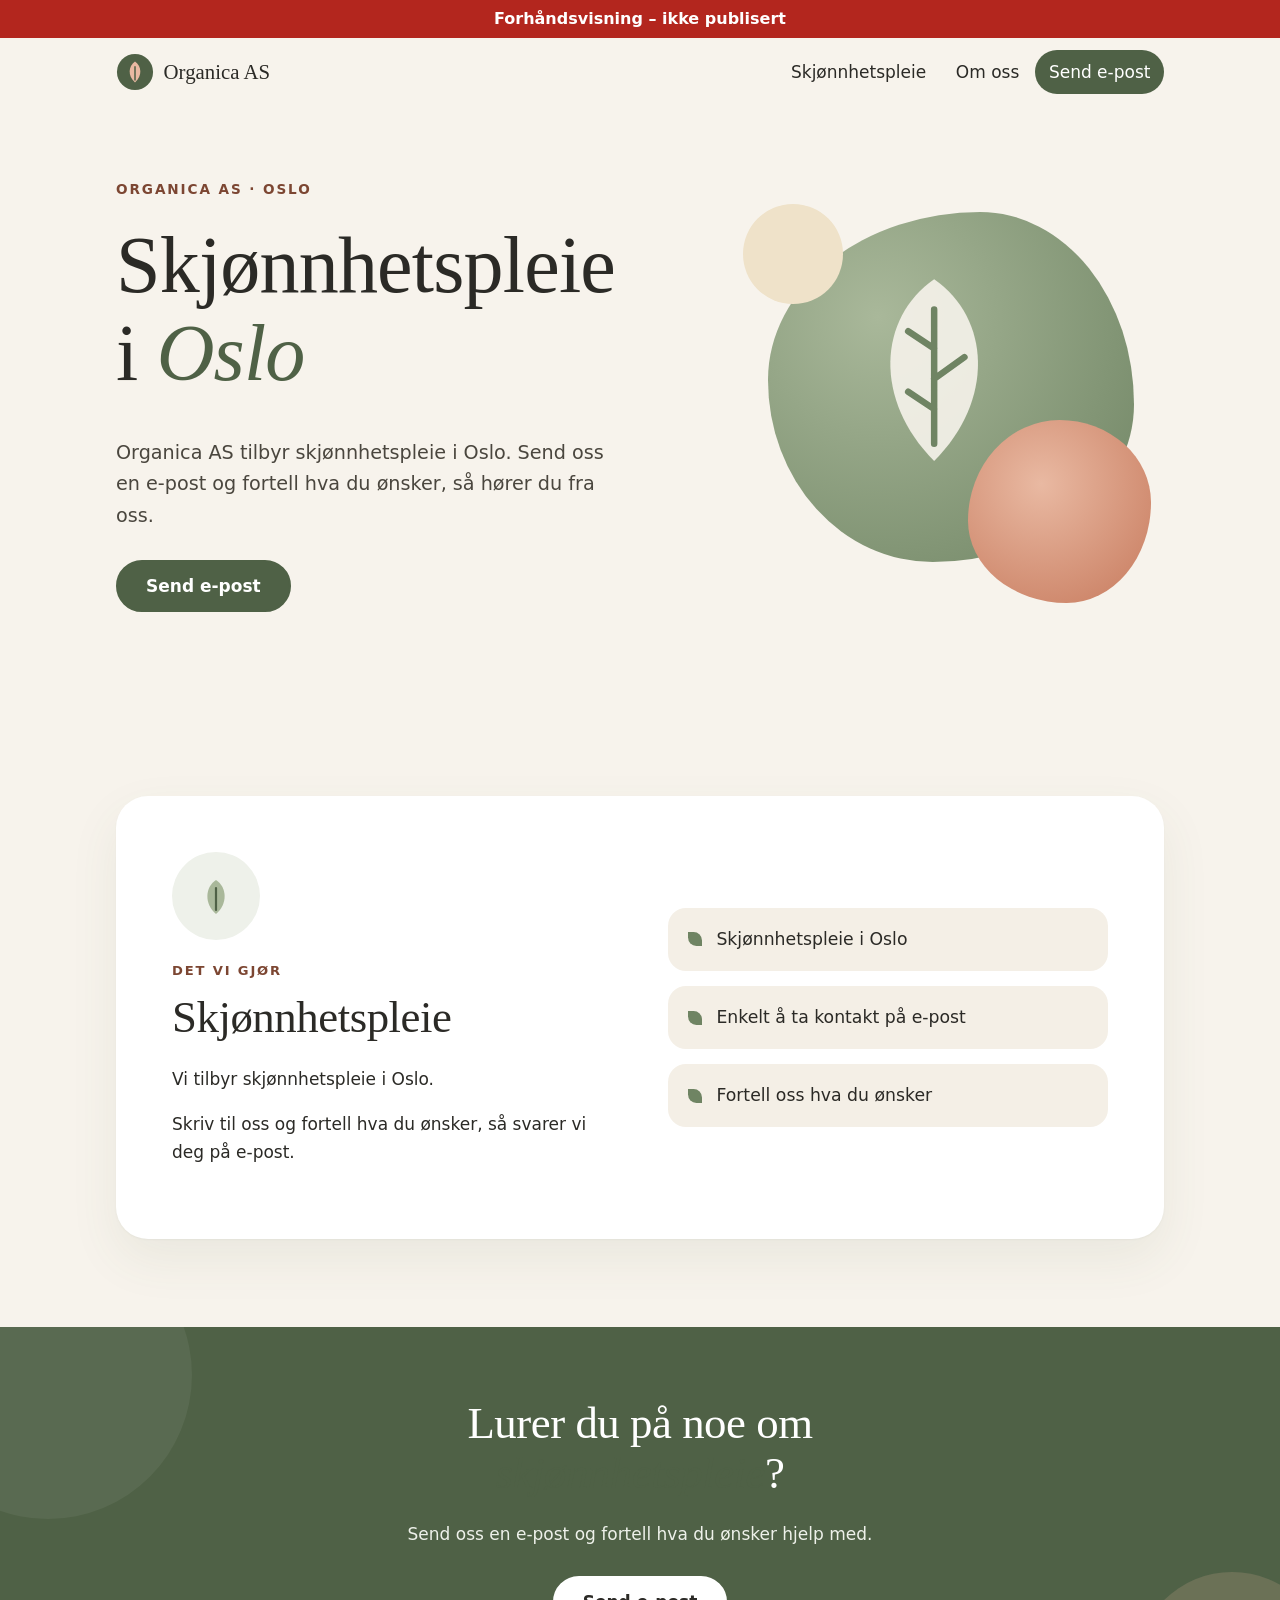
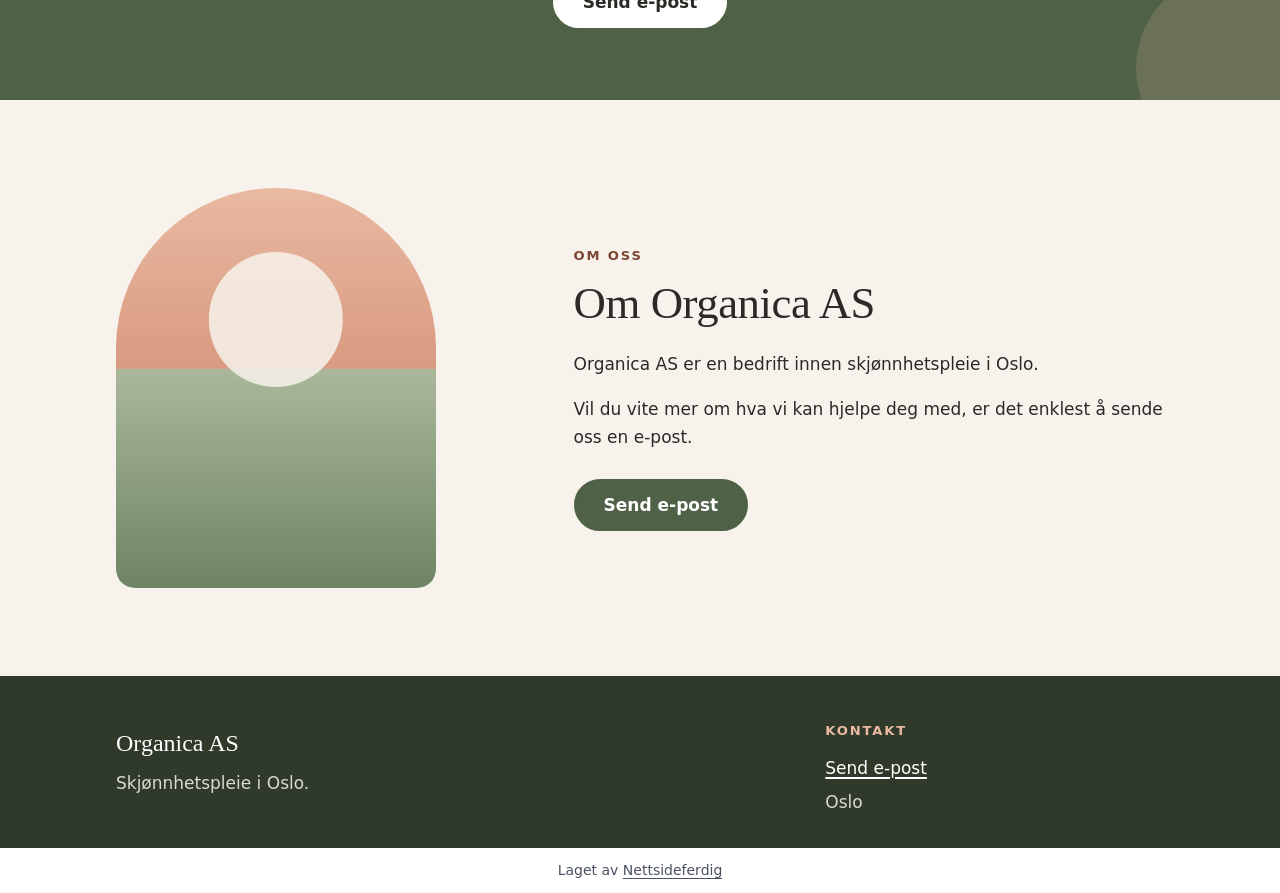
==== index.html @ 181ae734 "Forhåndsvisning" ====
<!doctype html>
<html lang="nb">
<head>
<meta charset="utf-8">
<meta name="viewport" content="width=device-width, initial-scale=1">
<title>Skjønnhetspleie i Oslo | Organica AS</title>
<meta name="description" content="Organica AS tilbyr skjønnhetspleie i Oslo. Send oss en e-post og fortell hva du ønsker hjelp med.">
<link rel="canonical" href="https://andersmathisen7-design.github.io/side-organica-as-f2b64a74/">
<meta property="og:type" content="website">
<meta property="og:locale" content="nb_NO">
<meta property="og:site_name" content="Organica AS">
<meta property="og:title" content="Skjønnhetspleie i Oslo | Organica AS">
<meta property="og:description" content="Organica AS tilbyr skjønnhetspleie i Oslo. Send oss en e-post og fortell hva du ønsker hjelp med.">
<meta property="og:url" content="https://andersmathisen7-design.github.io/side-organica-as-f2b64a74/">
<meta http-equiv="Content-Security-Policy" content="default-src 'none'; style-src 'self'; img-src 'self'; manifest-src 'self'; worker-src 'self'; script-src 'self'">
<link rel="stylesheet" href="./style.css">
<meta name="theme-color" content="#4f6146">
<link rel="manifest" href="./manifest.webmanifest">
<link rel="icon" href="./icon.svg" type="image/svg+xml">
<script src="./pwa.js" defer></script>
<meta name="robots" content="noindex,nofollow">
<script type="application/ld+json">{"@context":"https://schema.org","@type":"BeautySalon","name":"Organica AS","description":"Organica AS tilbyr skjønnhetspleie i Oslo. Send oss en e-post og fortell hva du ønsker hjelp med.","email":"post@organica.no","areaServed":"Oslo","url":"https://andersmathisen7-design.github.io/side-organica-as-f2b64a74"}</script>
</head>
<body>
<div class="forhandsstripe">Forhåndsvisning – ikke publisert</div>
<header class="topp"><div class="wrap"><a class="logo" href="./"><svg class="logo-merke" viewBox="0 0 40 40" aria-hidden="true"><circle cx="20" cy="20" r="19" fill="#4f6146"/><path d="M20 9 C27 14 28 24 20 31 C12 24 13 14 20 9 Z" fill="#e9b9a2"/><line x1="20" y1="14" x2="20" y2="29" stroke="#4f6146" stroke-width="1.6"/></svg><span>Organica AS</span></a><nav class="meny" aria-label="Hovedmeny"><ul><li><a href="./#behandling">Skjønnhetspleie</a></li><li><a href="./#om">Om oss</a></li><li><a class="meny-epost" href="mailto:post@organica.no">Send e-post</a></li></ul></nav></div></header>
<main>
<section class="hero"><div class="wrap"><div><p class="hero-etikett">Organica AS · Oslo</p><h1>Skjønnhetspleie i <em>Oslo</em></h1><p class="ingress">Organica AS tilbyr skjønnhetspleie i Oslo. Send oss en e-post og fortell hva du ønsker, så hører du fra oss.</p><div class="knapper"><a class="knapp" href="mailto:post@organica.no">Send e-post</a></div></div><div class="form-kunst" aria-hidden="true"><span class="blob blob-1"></span><span class="blob blob-2"></span><span class="blob blob-3"></span><svg viewBox="0 0 100 100"><path d="M50 8 C76 26 78 64 50 92 C22 64 24 26 50 8 Z" fill="#f7f3ec" fill-opacity="0.9"/><path d="M50 22 V84 M50 40 L38 32 M50 54 L64 44 M50 68 L38 60" fill="none" stroke="#6f8463" stroke-width="3" stroke-linecap="round"/></svg></div></div></section><section class="seksjon" id="behandling"><div class="wrap"><div class="panel panel-rad"><div><div class="ikon-sirkel" aria-hidden="true"><svg viewBox="0 0 44 44"><path d="M22 6 C33 13 34 30 22 40 C10 30 11 13 22 6 Z" fill="#a9b89a"/><path d="M22 14 V36" stroke="#4f6146" stroke-width="2.2" stroke-linecap="round"/></svg></div><p class="overlinje">Det vi gjør</p><h2>Skjønnhetspleie</h2><p>Vi tilbyr skjønnhetspleie i Oslo.</p><p>Skriv til oss og fortell hva du ønsker, så svarer vi deg på e-post.</p></div><ul class="blad-liste"><li>Skjønnhetspleie i Oslo</li><li>Enkelt å ta kontakt på e-post</li><li>Fortell oss hva du ønsker</li></ul></div></div></section><section class="sitatband"><div class="wrap"><h2>Lurer du på noe om <em>skjønnhetspleie</em>?</h2><p>Send oss en e-post og fortell hva du ønsker hjelp med.</p><a class="knapp knapp-lys" href="mailto:post@organica.no">Send e-post</a></div></section><section class="seksjon" id="om"><div class="wrap om"><div class="om-pynt" aria-hidden="true"></div><div><p class="overlinje">Om oss</p><h2>Om Organica AS</h2><p>Organica AS er en bedrift innen skjønnhetspleie i Oslo.</p><p>Vil du vite mer om hva vi kan hjelpe deg med, er det enklest å sende oss en e-post.</p><div class="knapper"><a class="knapp" href="mailto:post@organica.no">Send e-post</a></div></div></div></section>
</main>
<footer class="bunn" id="kontakt"><div class="wrap bunn-rad"><div><p class="bunn-navn">Organica AS</p><p>Skjønnhetspleie i Oslo.</p></div><div><h2 class="bunn-tittel">Kontakt</h2><ul class="bunn-liste"><li><a href="mailto:post@organica.no">Send e-post</a></li><li>Oslo</li></ul></div></div></footer>
<p class="nf-byra">Laget av <a href="https://nettsideferdig.no/">Nettsideferdig</a></p>
</body>
</html>
---- style.css ----
/* Fast fra Sidefabrikken: bestillingswidgeten. */
:root { --nf-farge: #4f6146; }
#nf-bestill [hidden] { display: none !important; }
#nf-bestill button { font: inherit; padding: 0.5rem 0.9rem; margin: 0.2rem; border: 1px solid var(--nf-farge); border-radius: 6px; background: #fff; color: var(--nf-farge); cursor: pointer; }
#nf-bestill button:disabled { opacity: 0.6; }
#nf-bestill .nf-knapp { background: var(--nf-farge); color: #fff; }
#nf-bestill .nf-tjeneste { display: block; width: 100%; text-align: left; }
#nf-bestill .nf-tjeneste small, #nf-bestill .nf-vare small { display: block; color: #555; }
#nf-bestill .nf-felt { display: block; margin: 0.5rem 0; }
#nf-bestill input, #nf-bestill select, #nf-bestill textarea { font: inherit; padding: 0.4rem; border: 1px solid #c5cad3; border-radius: 4px; display: block; width: 100%; max-width: 24rem; }
#nf-bestill input[type="checkbox"], #nf-bestill input[type="radio"] { display: inline-block; width: auto; margin: 0 0.4rem 0 0; vertical-align: middle; }
#nf-bestill .nf-rad { display: flex; flex-wrap: wrap; gap: 0.5rem; }
#nf-bestill .nf-vare { padding: 0.4rem 0; border-bottom: 1px solid #e3e6eb; }
#nf-bestill .nf-feil, #nf-bestill .nf-utsolgt { color: #b3261e; }
#nf-bestill .nf-test { background: #fff4e5; padding: 0.4rem 0.8rem; border-radius: 6px; }
#nf-bestill .nf-oppsummering { font-weight: 600; }
#nf-bestill .nf-faner { display: flex; flex-wrap: wrap; gap: 0.25rem; margin: 0.5rem 0 1rem; }
#nf-bestill .nf-fane.nf-valgt, #nf-bestill .nf-dag.nf-valgt { background: var(--nf-farge); color: #fff; }
#nf-bestill .nf-adresse { position: relative; max-width: 24rem; }
#nf-bestill .nf-forslag { position: absolute; top: 100%; left: 0; right: 0; z-index: 10; max-height: 15rem; overflow-y: auto; background: #fff; border: 1px solid #c5cad3; border-radius: 4px; box-shadow: 0 4px 12px rgba(0, 0, 0, 0.15); }
#nf-bestill .nf-forslag button { display: block; width: 100%; margin: 0; border: 0; border-radius: 0; padding: 0.5rem 0.75rem; text-align: left; color: inherit; }
#nf-bestill .nf-forslag button:hover, #nf-bestill .nf-forslag button:focus { background: #f4f7fb; }
#nf-bestill .nf-dager { display: flex; flex-wrap: wrap; gap: 0.25rem; margin: 0.5rem 0; }
#nf-bestill .nf-dag.nf-full { text-decoration: line-through; color: #777; border-color: #c5cad3; }
#nf-bestill .nf-tillegg { margin: 0.5rem 0; }
#nf-bestill .nf-sporsmal { margin: 0.8rem 0; }
#nf-bestill .nf-hjelp { display: block; font-size: 0.875rem; color: #666; margin: 0.15rem 0 0.25rem; }
#nf-bestill .nf-sum { font-weight: 700; font-size: 1.15rem; }
#nf-bestill .nf-ja-nei { display: flex; gap: 1.5rem; margin-top: 0.25rem; }
.prisliste table { border-collapse: collapse; width: 100%; max-width: 36rem; }
.prisliste th, .prisliste td { text-align: left; padding: 0.4rem 0.6rem 0.4rem 0; border-bottom: 1px solid #e3e6eb; vertical-align: top; }
.prisliste td:last-child, .prisliste th:last-child { text-align: right; white-space: nowrap; padding-right: 0; }
.prisliste small { color: #555; }
.prisliste .prisinfo { font-size: 0.875rem; color: #555; }

main > section.melding, main > section.bestill { box-sizing: border-box; max-width: 42rem; margin: 0 auto; padding: 2.5rem 1.25rem 3.5rem; }
.nf-skjema .nf-felt { display: block; margin: 0.75rem 0; }
.nf-skjema label, .nf-skjema legend { display: block; font-weight: 600; }
.nf-skjema fieldset { border: 0; padding: 0; margin: 0.75rem 0; min-width: 0; }
.nf-skjema fieldset label { font-weight: 400; }
.nf-skjema input, .nf-skjema textarea { font: inherit; padding: 0.5rem; border: 1px solid #c5cad3; border-radius: 4px; display: block; width: 100%; max-width: 32rem; }
.nf-skjema input[type="radio"] { display: inline-block; width: auto; margin: 0 0.4rem 0 0; vertical-align: middle; }
.nf-skjema input:focus, .nf-skjema textarea:focus { outline: 2px solid var(--nf-farge); outline-offset: 1px; }
.nf-skjema button { font: inherit; font-weight: 600; border: 0; cursor: pointer; padding: 0.85rem 1.5rem; border-radius: 6px; background: var(--nf-farge); color: #fff; min-height: 44px; }
.nf-skjema .nf-info { font-size: 0.875rem; color: #555; }

/* Designet */
*,*::before,*::after{box-sizing:border-box}html{-webkit-text-size-adjust:100%}body{margin:0;font-family:system-ui,-apple-system,"Segoe UI",Helvetica,Arial,sans-serif;font-size:1.0625rem;line-height:1.65;color:#2b2a26;background:#f7f3ec}img{display:block;width:100%;height:auto}a{color:#4f6146;text-underline-offset:3px;text-decoration-thickness:1.5px}a:focus-visible{outline:3px solid #b5654a;outline-offset:3px;border-radius:6px}h1,h2,h3{font-family:"Iowan Old Style",Georgia,"Times New Roman",serif;font-weight:400;line-height:1.1;letter-spacing:-.01em;margin:0 0 .5em}h1{font-size:clamp(2.6rem,10vw,5rem)}h2{font-size:clamp(1.8rem,5.5vw,2.8rem)}h3{font-size:1.35rem}h1 em,h2 em{font-style:italic;color:#4f6146}p{margin:0 0 1em}.wrap{width:100%;max-width:68rem;margin:0 auto;padding:0 1.25rem}.topp{background:#f7f3ec}.topp .wrap{display:flex;flex-wrap:wrap;align-items:center;justify-content:space-between;gap:.25rem 1.5rem;padding-top:.75rem;padding-bottom:.75rem}.logo{display:inline-flex;align-items:center;gap:.6rem;min-height:44px;text-decoration:none;color:#2b2a26;font-family:"Iowan Old Style",Georgia,serif;font-size:1.3rem}.logo-merke{width:38px;height:38px;flex:none}.meny ul{list-style:none;margin:0;padding:0;display:flex;flex-wrap:wrap;gap:.15rem}.meny a{display:inline-flex;align-items:center;min-height:44px;padding:0 .85rem;border-radius:999px;text-decoration:none;color:#2b2a26;font-weight:500}.meny a:hover{background:#ebe4d6}.meny .meny-epost{background:#4f6146;color:#fff}.meny .meny-epost:hover{background:#3f4e38}.hero{position:relative;overflow:hidden;padding:3rem 0 4rem}.hero .wrap{position:relative;display:grid;gap:2.5rem;align-items:center}.hero-etikett{font-size:.85rem;letter-spacing:.14em;text-transform:uppercase;color:#7c4632;font-weight:600;margin-bottom:1.25rem}.hero h1{max-width:12ch}.ingress{font-size:1.2rem;max-width:32rem;color:#4a463e}.knapper{display:flex;flex-wrap:wrap;gap:.75rem;margin-top:1.75rem}.knapp{display:inline-flex;align-items:center;justify-content:center;min-height:52px;padding:0 1.75rem;border-radius:999px;background:#4f6146;color:#fff;font-weight:600;text-decoration:none;border:2px solid #4f6146;transition:background .2s}.knapp:hover{background:#3f4e38;border-color:#3f4e38}.knapp-lys{background:#fff;color:#2b2a26;border-color:#fff}.knapp-lys:hover{background:#f2ece1;border-color:#f2ece1}.form-kunst{position:relative;aspect-ratio:1/1;max-width:26rem;width:100%;margin:0 auto}.blob{position:absolute;border-radius:58% 42% 55% 45%/48% 55% 45% 52%}.blob-1{inset:6% 4% 10% 8%;background:radial-gradient(circle at 30% 30%,#a9b89a,#6f8463)}.blob-2{width:44%;height:44%;right:0;bottom:0;background:radial-gradient(circle at 40% 35%,#e9b9a2,#c77a5d);border-radius:50% 50% 46% 54%/55% 45% 55% 45%}.blob-3{width:24%;height:24%;left:2%;top:4%;background:#efe2c9;border-radius:50%}.form-kunst svg{position:absolute;left:22%;top:18%;width:52%;height:auto}@media(min-width:56rem){.hero{padding:4.5rem 0 6rem}.hero .wrap{grid-template-columns:1.1fr .9fr;gap:4rem}}.seksjon{padding:4rem 0}@media(min-width:56rem){.seksjon{padding:5.5rem 0}}.overlinje{font-size:.82rem;letter-spacing:.14em;text-transform:uppercase;color:#7c4632;font-weight:600;margin:0 0 .75rem}.panel{background:#fff;border-radius:32px;padding:2.25rem 1.5rem;box-shadow:0 1px 2px rgba(79,97,70,.05),0 20px 50px rgba(79,97,70,.08)}@media(min-width:48rem){.panel{padding:3.5rem}}.panel-rad{display:grid;gap:2rem}@media(min-width:48rem){.panel-rad{grid-template-columns:1fr 1fr;gap:3.5rem;align-items:center}}.panel p{max-width:34rem}.ikon-sirkel{display:flex;align-items:center;justify-content:center;width:5.5rem;height:5.5rem;border-radius:50%;background:#eef1ea;margin-bottom:1.25rem}.ikon-sirkel svg{width:2.75rem;height:2.75rem}.blad-liste{list-style:none;margin:0;padding:0;display:grid;gap:.9rem}.blad-liste li{display:flex;align-items:center;gap:.9rem;padding:1.1rem 1.25rem;border-radius:18px;background:#f4efe6;font-weight:500;font-size:1.08rem}.blad-liste li::before{content:"";width:14px;height:14px;flex:none;border-radius:0 60% 0 60%;background:#6f8463}.sitatband{background:#4f6146;color:#eef1ea;padding:4.5rem 0;text-align:center;position:relative;overflow:hidden}.sitatband::before,.sitatband::after{content:"";position:absolute;border-radius:50%;background:rgba(255,255,255,.06)}.sitatband::before{width:18rem;height:18rem;left:-6rem;top:-6rem}.sitatband::after{width:12rem;height:12rem;right:-3rem;bottom:-4rem;background:rgba(233,185,162,.18)}.sitatband .wrap{position:relative}.sitatband h2{color:#fff;max-width:20ch;margin:0 auto .5em}.sitatband p{max-width:32rem;margin:0 auto 1.75rem}.om{display:grid;gap:2rem}@media(min-width:48rem){.om{grid-template-columns:.8fr 1.2fr;gap:4rem;align-items:center}}.om-pynt{aspect-ratio:4/5;max-width:20rem;width:100%;border-radius:200px 200px 24px 24px;background:linear-gradient(180deg,#e9b9a2 0%,#d99a80 45%,#a9b89a 45.5%,#6f8463 100%);position:relative;overflow:hidden}.om-pynt::after{content:"";position:absolute;left:50%;top:16%;width:42%;aspect-ratio:1/1;transform:translateX(-50%);border-radius:50%;background:#f7f3ec;opacity:.85}.bunn{background:#2f3a2a;color:#d7dccf;padding:3rem 0 2rem}.bunn a{color:#fff;display:inline-block;padding:.35rem 0;word-break:break-word}.bunn-rad{display:grid;gap:2rem}@media(min-width:48rem){.bunn-rad{grid-template-columns:2fr 1fr}}.bunn-navn{font-family:"Iowan Old Style",Georgia,serif;font-size:1.5rem;color:#fff;margin-bottom:.35rem}.bunn-tittel{font-family:system-ui,-apple-system,"Segoe UI",sans-serif;font-size:.82rem;letter-spacing:.14em;text-transform:uppercase;color:#e9b9a2;margin-bottom:.6rem;font-weight:600}.bunn-liste{list-style:none;margin:0;padding:0}section.melding{padding:3rem 0}.nf-skjema label{display:block;font-weight:600;margin-bottom:.35rem}.nf-skjema input,.nf-skjema textarea{width:100%;font:inherit;padding:.8rem 1rem;border:1px solid #cfc6b5;border-radius:16px;background:#fff}.nf-skjema button.knapp{border:0;cursor:pointer;font:inherit;font-weight:600}

/* Fast fra Sidefabrikken */
.forhandsstripe { display: block !important; position: relative !important; z-index: 2147483647 !important; background: #b3261e !important; color: #fff !important; text-align: center !important; padding: 0.5rem 1rem !important; font: 600 1rem/1.4 system-ui, sans-serif !important; visibility: visible !important; opacity: 1 !important; max-height: none !important; height: auto !important; min-height: 0 !important; overflow: visible !important; margin: 0 !important; top: auto !important; left: auto !important; right: auto !important; bottom: auto !important; width: auto !important; transform: none !important; clip-path: none !important; filter: none !important; text-indent: 0 !important; font-size: 1rem !important; }
.nf-byra { display: block !important; position: static !important; inset: auto !important; z-index: auto !important; background: #fff !important; color: #4a5160 !important; text-align: center !important; padding: 0.75rem 1rem !important; margin: 0 !important; width: auto !important; max-width: none !important; height: auto !important; min-height: 0 !important; max-height: none !important; overflow: visible !important; visibility: visible !important; opacity: 1 !important; transform: none !important; clip-path: none !important; filter: none !important; font: 400 0.875rem/1.5 system-ui, sans-serif !important; letter-spacing: normal !important; text-indent: 0 !important; text-transform: none !important; }
.nf-byra a { display: inline !important; position: static !important; color: inherit !important; text-decoration: underline !important; font: inherit !important; visibility: visible !important; opacity: 1 !important; pointer-events: auto !important; }
.nf-felle { display: none !important; position: absolute !important; left: -10000px !important; width: 1px !important; height: 1px !important; overflow: hidden !important; }
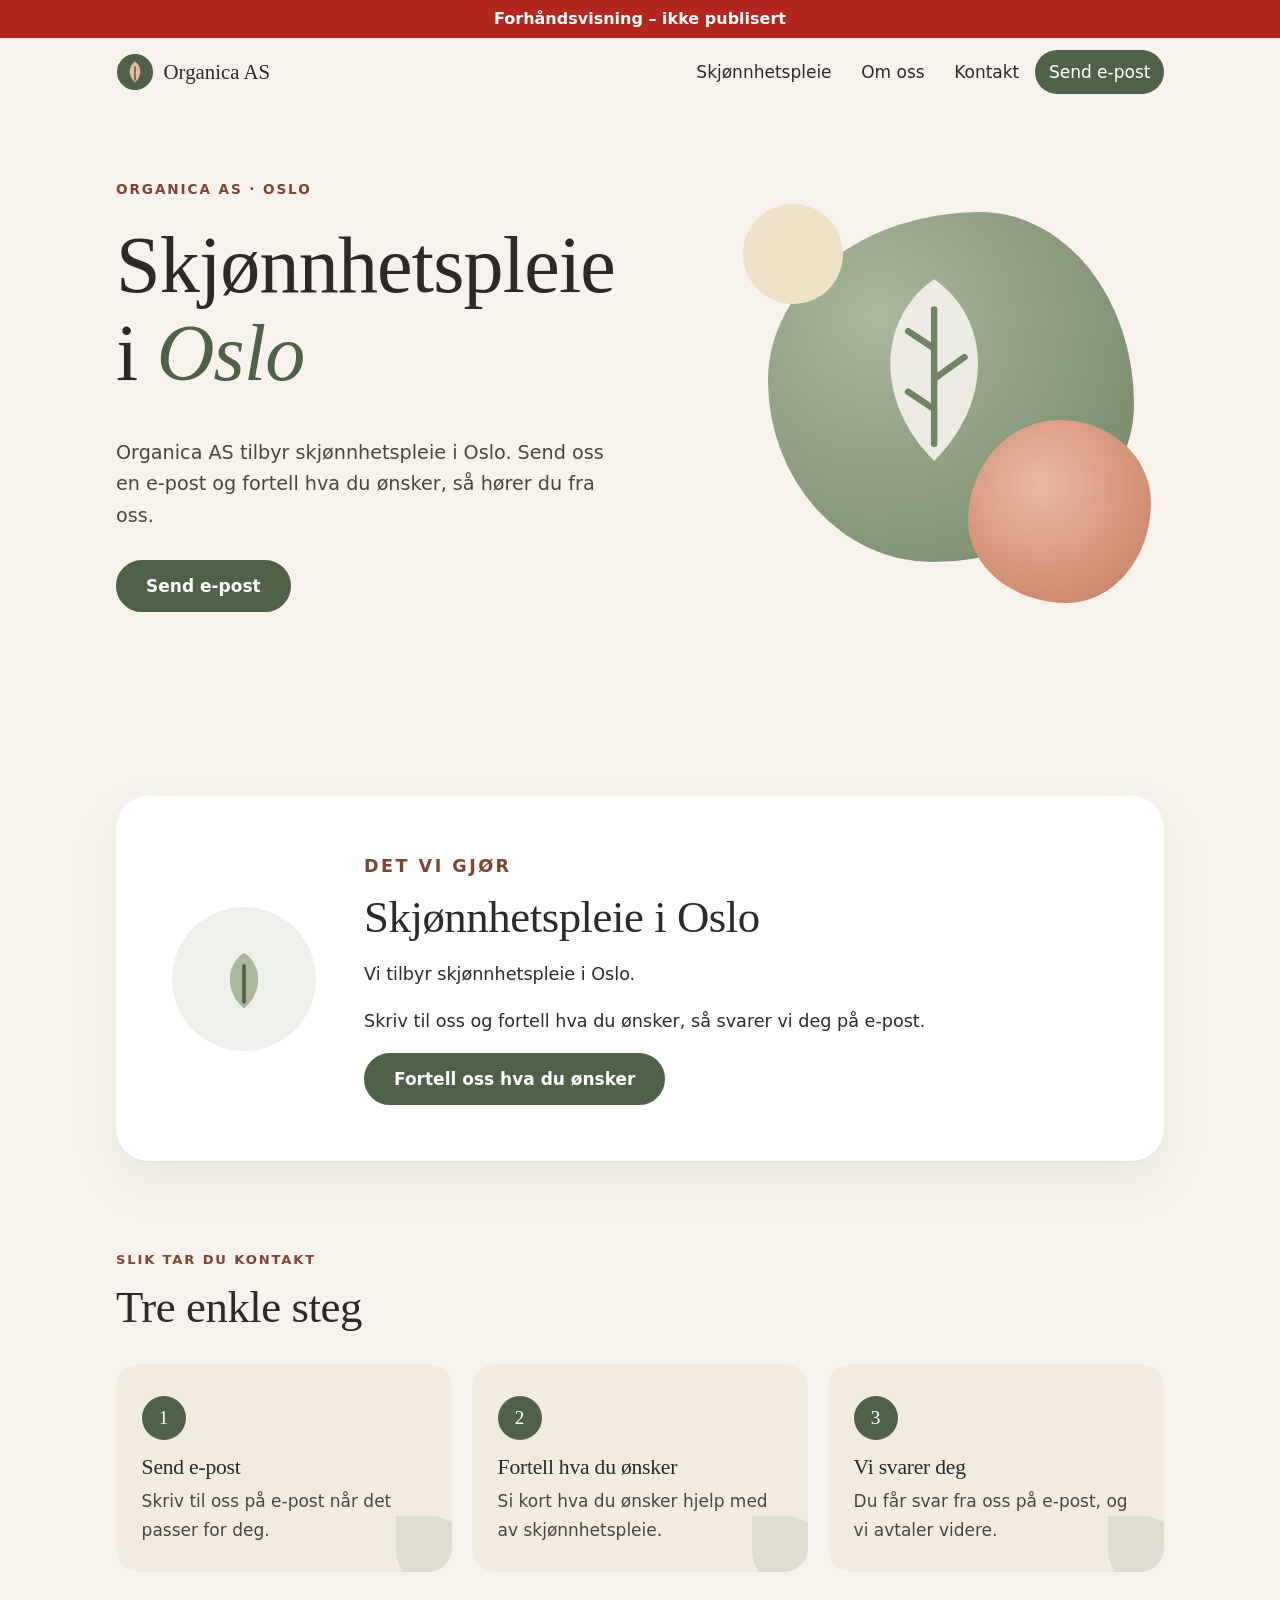
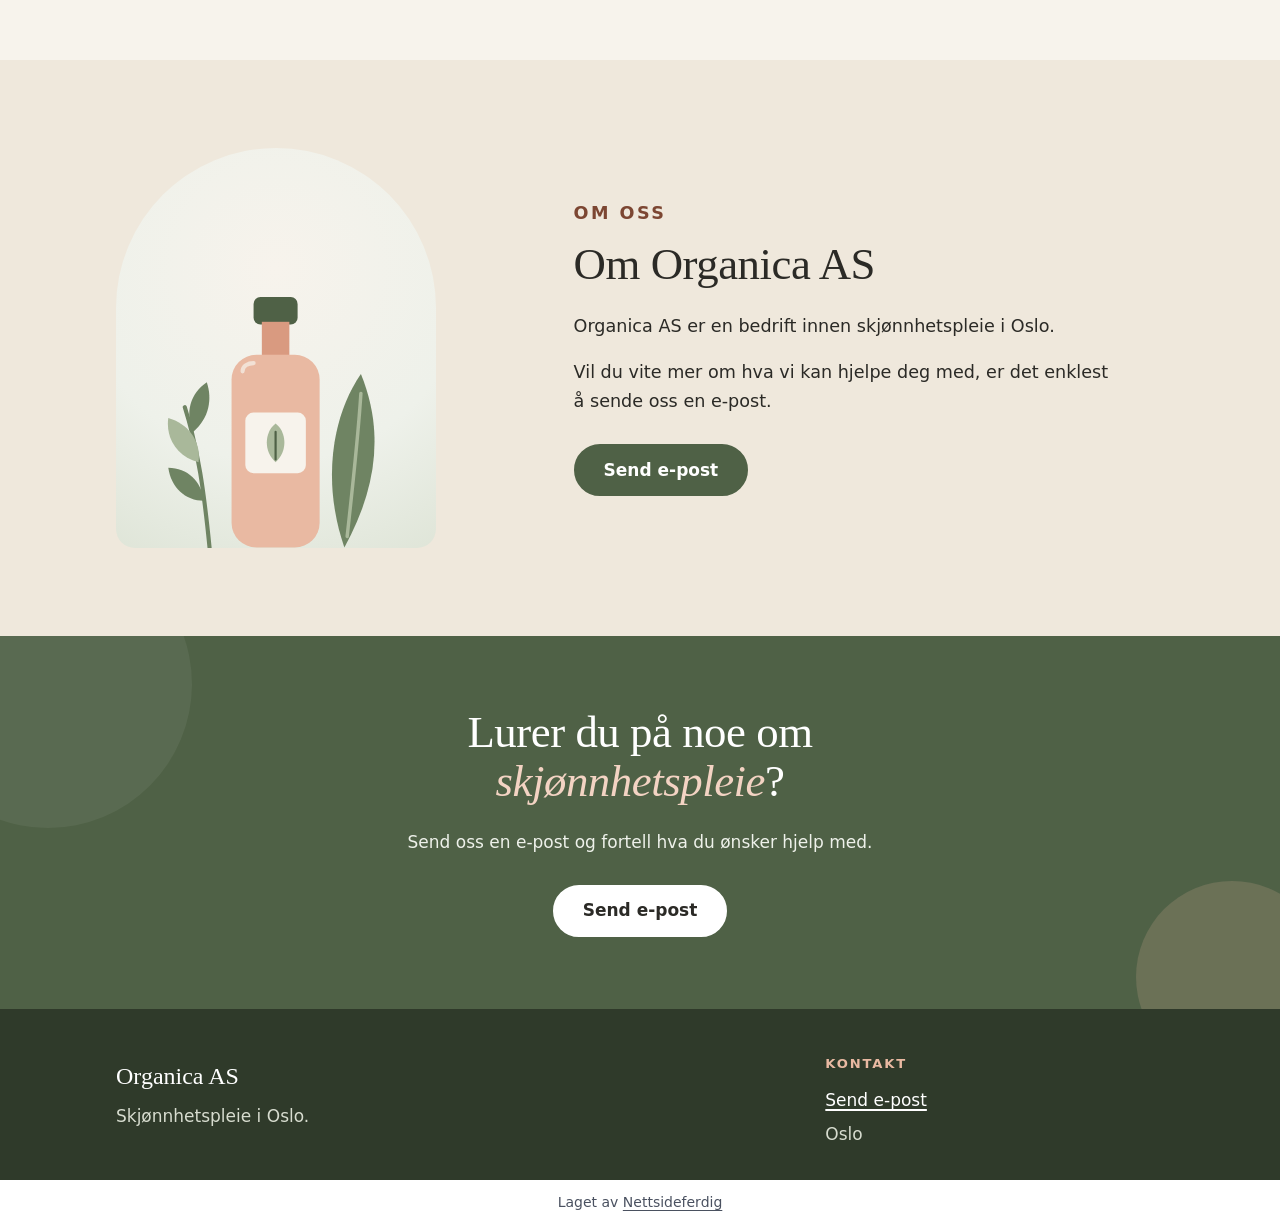
==== commit f417db4d: "Forhåndsvisning" ====
--- a/index.html
+++ b/index.html
@@ -23,9 +23,9 @@
 </head>
 <body>
 <div class="forhandsstripe">Forhåndsvisning – ikke publisert</div>
-<header class="topp"><div class="wrap"><a class="logo" href="./"><svg class="logo-merke" viewBox="0 0 40 40" aria-hidden="true"><circle cx="20" cy="20" r="19" fill="#4f6146"/><path d="M20 9 C27 14 28 24 20 31 C12 24 13 14 20 9 Z" fill="#e9b9a2"/><line x1="20" y1="14" x2="20" y2="29" stroke="#4f6146" stroke-width="1.6"/></svg><span>Organica AS</span></a><nav class="meny" aria-label="Hovedmeny"><ul><li><a href="./#behandling">Skjønnhetspleie</a></li><li><a href="./#om">Om oss</a></li><li><a class="meny-epost" href="mailto:post@organica.no">Send e-post</a></li></ul></nav></div></header>
+<header class="topp"><div class="wrap"><a class="logo" href="./"><svg class="logo-merke" viewBox="0 0 40 40" aria-hidden="true"><circle cx="20" cy="20" r="19" fill="#4f6146"/><path d="M20 9 C27 14 28 24 20 31 C12 24 13 14 20 9 Z" fill="#e9b9a2"/><line x1="20" y1="14" x2="20" y2="29" stroke="#4f6146" stroke-width="1.6"/></svg><span>Organica AS</span></a><nav class="meny" aria-label="Hovedmeny"><ul><li><a href="./#behandling">Skjønnhetspleie</a></li><li><a href="./#om">Om oss</a></li><li><a href="#kontakt">Kontakt</a></li><li class="meny-knapp"><a class="meny-epost" href="mailto:post@organica.no">Send e-post</a></li></ul></nav></div></header>
 <main>
-<section class="hero"><div class="wrap"><div><p class="hero-etikett">Organica AS · Oslo</p><h1>Skjønnhetspleie i <em>Oslo</em></h1><p class="ingress">Organica AS tilbyr skjønnhetspleie i Oslo. Send oss en e-post og fortell hva du ønsker, så hører du fra oss.</p><div class="knapper"><a class="knapp" href="mailto:post@organica.no">Send e-post</a></div></div><div class="form-kunst" aria-hidden="true"><span class="blob blob-1"></span><span class="blob blob-2"></span><span class="blob blob-3"></span><svg viewBox="0 0 100 100"><path d="M50 8 C76 26 78 64 50 92 C22 64 24 26 50 8 Z" fill="#f7f3ec" fill-opacity="0.9"/><path d="M50 22 V84 M50 40 L38 32 M50 54 L64 44 M50 68 L38 60" fill="none" stroke="#6f8463" stroke-width="3" stroke-linecap="round"/></svg></div></div></section><section class="seksjon" id="behandling"><div class="wrap"><div class="panel panel-rad"><div><div class="ikon-sirkel" aria-hidden="true"><svg viewBox="0 0 44 44"><path d="M22 6 C33 13 34 30 22 40 C10 30 11 13 22 6 Z" fill="#a9b89a"/><path d="M22 14 V36" stroke="#4f6146" stroke-width="2.2" stroke-linecap="round"/></svg></div><p class="overlinje">Det vi gjør</p><h2>Skjønnhetspleie</h2><p>Vi tilbyr skjønnhetspleie i Oslo.</p><p>Skriv til oss og fortell hva du ønsker, så svarer vi deg på e-post.</p></div><ul class="blad-liste"><li>Skjønnhetspleie i Oslo</li><li>Enkelt å ta kontakt på e-post</li><li>Fortell oss hva du ønsker</li></ul></div></div></section><section class="sitatband"><div class="wrap"><h2>Lurer du på noe om <em>skjønnhetspleie</em>?</h2><p>Send oss en e-post og fortell hva du ønsker hjelp med.</p><a class="knapp knapp-lys" href="mailto:post@organica.no">Send e-post</a></div></section><section class="seksjon" id="om"><div class="wrap om"><div class="om-pynt" aria-hidden="true"></div><div><p class="overlinje">Om oss</p><h2>Om Organica AS</h2><p>Organica AS er en bedrift innen skjønnhetspleie i Oslo.</p><p>Vil du vite mer om hva vi kan hjelpe deg med, er det enklest å sende oss en e-post.</p><div class="knapper"><a class="knapp" href="mailto:post@organica.no">Send e-post</a></div></div></div></section>
+<section class="hero"><div class="wrap"><div><p class="hero-etikett">Organica AS · Oslo</p><h1>Skjønnhetspleie i <em>Oslo</em></h1><p class="ingress">Organica AS tilbyr skjønnhetspleie i Oslo. Send oss en e-post og fortell hva du ønsker, så hører du fra oss.</p><div class="knapper"><a class="knapp" href="mailto:post@organica.no">Send e-post</a></div></div><div class="form-kunst" aria-hidden="true"><span class="blob blob-1"></span><span class="blob blob-2"></span><span class="blob blob-3"></span><svg viewBox="0 0 100 100"><path d="M50 8 C76 26 78 64 50 92 C22 64 24 26 50 8 Z" fill="#f7f3ec" fill-opacity="0.9"/><path d="M50 22 V84 M50 40 L38 32 M50 54 L64 44 M50 68 L38 60" fill="none" stroke="#6f8463" stroke-width="3" stroke-linecap="round"/></svg></div></div></section><section class="seksjon" id="behandling"><div class="wrap"><div class="panel panel-rad"><div class="ikon-sirkel" aria-hidden="true"><svg viewBox="0 0 44 44"><path d="M22 6 C33 13 34 30 22 40 C10 30 11 13 22 6 Z" fill="#a9b89a"/><path d="M22 14 V36" stroke="#4f6146" stroke-width="2.2" stroke-linecap="round"/></svg></div><div><p class="overlinje">Det vi gjør</p><h2>Skjønnhetspleie i Oslo</h2><p>Vi tilbyr skjønnhetspleie i Oslo.</p><p>Skriv til oss og fortell hva du ønsker, så svarer vi deg på e-post.</p><a class="knapp" href="mailto:post@organica.no">Fortell oss hva du ønsker</a></div></div></div></section><section class="seksjon steg-seksjon"><div class="wrap"><div class="seksjon-hode"><p class="overlinje">Slik tar du kontakt</p><h2>Tre enkle steg</h2></div><ol class="steg"><li><span class="steg-nr" aria-hidden="true">1</span><h3>Send e-post</h3><p>Skriv til oss på e-post når det passer for deg.</p></li><li><span class="steg-nr" aria-hidden="true">2</span><h3>Fortell hva du ønsker</h3><p>Si kort hva du ønsker hjelp med av skjønnhetspleie.</p></li><li><span class="steg-nr" aria-hidden="true">3</span><h3>Vi svarer deg</h3><p>Du får svar fra oss på e-post, og vi avtaler videre.</p></li></ol></div></section><section class="seksjon om-bunn" id="om"><div class="wrap om"><div class="om-kunst" aria-hidden="true"><svg viewBox="0 0 200 230"><path d="M52 230 C48 190 44 160 34 128" fill="none" stroke="#6f8463" stroke-width="3" stroke-linecap="round"/><path d="M44 168 C28 164 20 150 22 136 C36 140 46 152 44 168 Z" fill="#a9b89a"/><path d="M40 146 C52 136 54 122 50 110 C38 118 34 132 40 146 Z" fill="#6f8463"/><path d="M48 196 C34 196 24 186 22 172 C36 172 46 182 48 196 Z" fill="#6f8463"/><path d="M150 230 C172 190 180 148 162 104 C140 136 134 184 150 230 Z" fill="#6f8463"/><path d="M152 222 C156 186 160 150 162 118" fill="none" stroke="#a9b89a" stroke-width="2.5" stroke-linecap="round"/><rect x="84" y="48" width="32" height="20" rx="5" fill="#4f6146"/><rect x="90" y="66" width="20" height="26" fill="#d99a80"/><rect x="68" y="90" width="64" height="140" rx="18" fill="#e9b9a2"/><rect x="78" y="132" width="44" height="44" rx="6" fill="#f7f3ec"/><path d="M100 140 C108 146 109 160 100 168 C91 160 92 146 100 140 Z" fill="#a9b89a"/><path d="M100 146 V166" stroke="#4f6146" stroke-width="1.6" stroke-linecap="round"/><path d="M76 102 C76 98 80 96 84 96" fill="none" stroke="#f7f3ec" stroke-opacity="0.7" stroke-width="3" stroke-linecap="round"/></svg></div><div><p class="overlinje">Om oss</p><h2>Om Organica AS</h2><p>Organica AS er en bedrift innen skjønnhetspleie i Oslo.</p><p>Vil du vite mer om hva vi kan hjelpe deg med, er det enklest å sende oss en e-post.</p><div class="knapper"><a class="knapp" href="mailto:post@organica.no">Send e-post</a></div></div></div></section><section class="sitatband"><div class="wrap"><h2>Lurer du på noe om <em>skjønnhetspleie</em>?</h2><p>Send oss en e-post og fortell hva du ønsker hjelp med.</p><a class="knapp knapp-lys" href="mailto:post@organica.no">Send e-post</a></div></section>
 </main>
 <footer class="bunn" id="kontakt"><div class="wrap bunn-rad"><div><p class="bunn-navn">Organica AS</p><p>Skjønnhetspleie i Oslo.</p></div><div><h2 class="bunn-tittel">Kontakt</h2><ul class="bunn-liste"><li><a href="mailto:post@organica.no">Send e-post</a></li><li>Oslo</li></ul></div></div></footer>
 <p class="nf-byra">Laget av <a href="https://nettsideferdig.no/">Nettsideferdig</a></p>
--- a/style.css
+++ b/style.css
@@ -45,7 +45,7 @@
 .nf-skjema .nf-info { font-size: 0.875rem; color: #555; }
 
 /* Designet */
-*,*::before,*::after{box-sizing:border-box}html{-webkit-text-size-adjust:100%}body{margin:0;font-family:system-ui,-apple-system,"Segoe UI",Helvetica,Arial,sans-serif;font-size:1.0625rem;line-height:1.65;color:#2b2a26;background:#f7f3ec}img{display:block;width:100%;height:auto}a{color:#4f6146;text-underline-offset:3px;text-decoration-thickness:1.5px}a:focus-visible{outline:3px solid #b5654a;outline-offset:3px;border-radius:6px}h1,h2,h3{font-family:"Iowan Old Style",Georgia,"Times New Roman",serif;font-weight:400;line-height:1.1;letter-spacing:-.01em;margin:0 0 .5em}h1{font-size:clamp(2.6rem,10vw,5rem)}h2{font-size:clamp(1.8rem,5.5vw,2.8rem)}h3{font-size:1.35rem}h1 em,h2 em{font-style:italic;color:#4f6146}p{margin:0 0 1em}.wrap{width:100%;max-width:68rem;margin:0 auto;padding:0 1.25rem}.topp{background:#f7f3ec}.topp .wrap{display:flex;flex-wrap:wrap;align-items:center;justify-content:space-between;gap:.25rem 1.5rem;padding-top:.75rem;padding-bottom:.75rem}.logo{display:inline-flex;align-items:center;gap:.6rem;min-height:44px;text-decoration:none;color:#2b2a26;font-family:"Iowan Old Style",Georgia,serif;font-size:1.3rem}.logo-merke{width:38px;height:38px;flex:none}.meny ul{list-style:none;margin:0;padding:0;display:flex;flex-wrap:wrap;gap:.15rem}.meny a{display:inline-flex;align-items:center;min-height:44px;padding:0 .85rem;border-radius:999px;text-decoration:none;color:#2b2a26;font-weight:500}.meny a:hover{background:#ebe4d6}.meny .meny-epost{background:#4f6146;color:#fff}.meny .meny-epost:hover{background:#3f4e38}.hero{position:relative;overflow:hidden;padding:3rem 0 4rem}.hero .wrap{position:relative;display:grid;gap:2.5rem;align-items:center}.hero-etikett{font-size:.85rem;letter-spacing:.14em;text-transform:uppercase;color:#7c4632;font-weight:600;margin-bottom:1.25rem}.hero h1{max-width:12ch}.ingress{font-size:1.2rem;max-width:32rem;color:#4a463e}.knapper{display:flex;flex-wrap:wrap;gap:.75rem;margin-top:1.75rem}.knapp{display:inline-flex;align-items:center;justify-content:center;min-height:52px;padding:0 1.75rem;border-radius:999px;background:#4f6146;color:#fff;font-weight:600;text-decoration:none;border:2px solid #4f6146;transition:background .2s}.knapp:hover{background:#3f4e38;border-color:#3f4e38}.knapp-lys{background:#fff;color:#2b2a26;border-color:#fff}.knapp-lys:hover{background:#f2ece1;border-color:#f2ece1}.form-kunst{position:relative;aspect-ratio:1/1;max-width:26rem;width:100%;margin:0 auto}.blob{position:absolute;border-radius:58% 42% 55% 45%/48% 55% 45% 52%}.blob-1{inset:6% 4% 10% 8%;background:radial-gradient(circle at 30% 30%,#a9b89a,#6f8463)}.blob-2{width:44%;height:44%;right:0;bottom:0;background:radial-gradient(circle at 40% 35%,#e9b9a2,#c77a5d);border-radius:50% 50% 46% 54%/55% 45% 55% 45%}.blob-3{width:24%;height:24%;left:2%;top:4%;background:#efe2c9;border-radius:50%}.form-kunst svg{position:absolute;left:22%;top:18%;width:52%;height:auto}@media(min-width:56rem){.hero{padding:4.5rem 0 6rem}.hero .wrap{grid-template-columns:1.1fr .9fr;gap:4rem}}.seksjon{padding:4rem 0}@media(min-width:56rem){.seksjon{padding:5.5rem 0}}.overlinje{font-size:.82rem;letter-spacing:.14em;text-transform:uppercase;color:#7c4632;font-weight:600;margin:0 0 .75rem}.panel{background:#fff;border-radius:32px;padding:2.25rem 1.5rem;box-shadow:0 1px 2px rgba(79,97,70,.05),0 20px 50px rgba(79,97,70,.08)}@media(min-width:48rem){.panel{padding:3.5rem}}.panel-rad{display:grid;gap:2rem}@media(min-width:48rem){.panel-rad{grid-template-columns:1fr 1fr;gap:3.5rem;align-items:center}}.panel p{max-width:34rem}.ikon-sirkel{display:flex;align-items:center;justify-content:center;width:5.5rem;height:5.5rem;border-radius:50%;background:#eef1ea;margin-bottom:1.25rem}.ikon-sirkel svg{width:2.75rem;height:2.75rem}.blad-liste{list-style:none;margin:0;padding:0;display:grid;gap:.9rem}.blad-liste li{display:flex;align-items:center;gap:.9rem;padding:1.1rem 1.25rem;border-radius:18px;background:#f4efe6;font-weight:500;font-size:1.08rem}.blad-liste li::before{content:"";width:14px;height:14px;flex:none;border-radius:0 60% 0 60%;background:#6f8463}.sitatband{background:#4f6146;color:#eef1ea;padding:4.5rem 0;text-align:center;position:relative;overflow:hidden}.sitatband::before,.sitatband::after{content:"";position:absolute;border-radius:50%;background:rgba(255,255,255,.06)}.sitatband::before{width:18rem;height:18rem;left:-6rem;top:-6rem}.sitatband::after{width:12rem;height:12rem;right:-3rem;bottom:-4rem;background:rgba(233,185,162,.18)}.sitatband .wrap{position:relative}.sitatband h2{color:#fff;max-width:20ch;margin:0 auto .5em}.sitatband p{max-width:32rem;margin:0 auto 1.75rem}.om{display:grid;gap:2rem}@media(min-width:48rem){.om{grid-template-columns:.8fr 1.2fr;gap:4rem;align-items:center}}.om-pynt{aspect-ratio:4/5;max-width:20rem;width:100%;border-radius:200px 200px 24px 24px;background:linear-gradient(180deg,#e9b9a2 0%,#d99a80 45%,#a9b89a 45.5%,#6f8463 100%);position:relative;overflow:hidden}.om-pynt::after{content:"";position:absolute;left:50%;top:16%;width:42%;aspect-ratio:1/1;transform:translateX(-50%);border-radius:50%;background:#f7f3ec;opacity:.85}.bunn{background:#2f3a2a;color:#d7dccf;padding:3rem 0 2rem}.bunn a{color:#fff;display:inline-block;padding:.35rem 0;word-break:break-word}.bunn-rad{display:grid;gap:2rem}@media(min-width:48rem){.bunn-rad{grid-template-columns:2fr 1fr}}.bunn-navn{font-family:"Iowan Old Style",Georgia,serif;font-size:1.5rem;color:#fff;margin-bottom:.35rem}.bunn-tittel{font-family:system-ui,-apple-system,"Segoe UI",sans-serif;font-size:.82rem;letter-spacing:.14em;text-transform:uppercase;color:#e9b9a2;margin-bottom:.6rem;font-weight:600}.bunn-liste{list-style:none;margin:0;padding:0}section.melding{padding:3rem 0}.nf-skjema label{display:block;font-weight:600;margin-bottom:.35rem}.nf-skjema input,.nf-skjema textarea{width:100%;font:inherit;padding:.8rem 1rem;border:1px solid #cfc6b5;border-radius:16px;background:#fff}.nf-skjema button.knapp{border:0;cursor:pointer;font:inherit;font-weight:600}
+*,*::before,*::after{box-sizing:border-box}html{-webkit-text-size-adjust:100%}body{margin:0;font-family:system-ui,-apple-system,"Segoe UI",Helvetica,Arial,sans-serif;font-size:1.0625rem;line-height:1.65;color:#2b2a26;background:#f7f3ec}img{display:block;width:100%;height:auto}a{color:#4f6146;text-underline-offset:3px;text-decoration-thickness:1.5px}a:focus-visible{outline:3px solid #b5654a;outline-offset:3px;border-radius:6px}h1,h2,h3{font-family:"Iowan Old Style",Georgia,"Times New Roman",serif;font-weight:400;line-height:1.1;letter-spacing:-.01em;margin:0 0 .5em}h1{font-size:clamp(2.6rem,10vw,5rem)}h2{font-size:clamp(1.8rem,5.5vw,2.8rem)}h3{font-size:1.35rem}h1 em,h2 em{font-style:italic;color:#4f6146}p{margin:0 0 1em}.wrap{width:100%;max-width:68rem;margin:0 auto;padding:0 1.25rem}.topp{background:#f7f3ec}.topp .wrap{display:flex;flex-wrap:wrap;align-items:center;justify-content:space-between;gap:.25rem 1.5rem;padding-top:.75rem;padding-bottom:.75rem}.logo{display:inline-flex;align-items:center;gap:.6rem;min-height:44px;text-decoration:none;color:#2b2a26;font-family:"Iowan Old Style",Georgia,serif;font-size:1.3rem}.logo-merke{width:38px;height:38px;flex:none}.meny ul{list-style:none;margin:0;padding:0;display:flex;flex-wrap:wrap;gap:.15rem}.meny a{display:inline-flex;align-items:center;min-height:44px;padding:0 .85rem;border-radius:999px;text-decoration:none;color:#2b2a26;font-weight:500}.meny a:hover{background:#ebe4d6}.meny .meny-epost{background:#4f6146;color:#fff}.meny .meny-epost:hover{background:#3f4e38}@media(max-width:30rem){.meny .meny-knapp{display:none}.meny a{padding:0 .7rem}.meny ul{margin-left:-.7rem}}.hero{position:relative;overflow:hidden;padding:3rem 0 4rem}.hero .wrap{position:relative;display:grid;gap:2.5rem;align-items:center}.hero-etikett{font-size:.85rem;letter-spacing:.14em;text-transform:uppercase;color:#7c4632;font-weight:600;margin-bottom:1.25rem}.hero h1{max-width:12ch}.ingress{font-size:1.2rem;max-width:32rem;color:#4a463e}.knapper{display:flex;flex-wrap:wrap;gap:.75rem;margin-top:1.75rem}.knapp{display:inline-flex;align-items:center;justify-content:center;min-height:52px;padding:0 1.75rem;border-radius:999px;background:#4f6146;color:#fff;font-weight:600;text-decoration:none;border:2px solid #4f6146;transition:background .2s}.knapp:hover{background:#3f4e38;border-color:#3f4e38}.knapp-lys{background:#fff;color:#2b2a26;border-color:#fff}.knapp-lys:hover{background:#f2ece1;border-color:#f2ece1}.form-kunst{position:relative;aspect-ratio:1/1;max-width:26rem;width:100%;margin:0 auto}.blob{position:absolute;border-radius:58% 42% 55% 45%/48% 55% 45% 52%}.blob-1{inset:6% 4% 10% 8%;background:radial-gradient(circle at 30% 30%,#a9b89a,#6f8463)}.blob-2{width:44%;height:44%;right:0;bottom:0;background:radial-gradient(circle at 40% 35%,#e9b9a2,#c77a5d);border-radius:50% 50% 46% 54%/55% 45% 55% 45%}.blob-3{width:24%;height:24%;left:2%;top:4%;background:#efe2c9;border-radius:50%}.form-kunst svg{position:absolute;left:22%;top:18%;width:52%;height:auto}@media(min-width:56rem){.hero{padding:4.5rem 0 6rem}.hero .wrap{grid-template-columns:1.1fr .9fr;gap:4rem}}.seksjon{padding:4rem 0}@media(min-width:56rem){.seksjon{padding:5.5rem 0}}.overlinje{font-size:.82rem;letter-spacing:.14em;text-transform:uppercase;color:#7c4632;font-weight:600;margin:0 0 .75rem}.panel{background:#fff;border-radius:32px;padding:2.25rem 1.5rem;box-shadow:0 1px 2px rgba(79,97,70,.05),0 20px 50px rgba(79,97,70,.08)}@media(min-width:48rem){.panel{padding:3.5rem}}.panel-rad{display:grid;gap:2rem}@media(min-width:48rem){.panel-rad{grid-template-columns:auto 1fr;gap:3rem;align-items:center}}.panel p{max-width:36rem;font-size:1.1rem}.panel h2{margin-bottom:.4em}.ikon-sirkel{display:flex;align-items:center;justify-content:center;width:9rem;height:9rem;border-radius:50%;background:#eef1ea}.ikon-sirkel svg{width:4.5rem;height:4.5rem}.steg-seksjon{padding-top:0}.seksjon-hode{max-width:38rem;margin-bottom:2rem}.steg{list-style:none;margin:0;padding:0;display:grid;gap:1.25rem}@media(min-width:48rem){.steg{grid-template-columns:repeat(3,1fr)}}.steg li{background:#f1ebe0;border-radius:24px;padding:2rem 1.6rem 1.75rem;position:relative;overflow:hidden}.steg li::after{content:"";position:absolute;right:-1.5rem;bottom:-1.5rem;width:5rem;height:5rem;border-radius:0 60% 0 60%;background:rgba(111,132,99,.14)}.steg-nr{display:inline-flex;align-items:center;justify-content:center;width:2.75rem;height:2.75rem;border-radius:50%;background:#4f6146;color:#fff;font-family:"Iowan Old Style",Georgia,serif;font-size:1.2rem;margin-bottom:1rem}.steg h3{margin-bottom:.35em}.steg p{margin:0;color:#4a463e}.om-bunn{background:#efe8dc}.om{display:grid;gap:2rem}@media(min-width:48rem){.om{grid-template-columns:.8fr 1.2fr;gap:4rem;align-items:center}}.om p{max-width:34rem;font-size:1.1rem}.om-kunst{aspect-ratio:4/5;max-width:20rem;width:100%;border-radius:200px 200px 24px 24px;background:radial-gradient(circle at 50% 30%,#f7f3ec 0,#eef1ea 60%,#dfe5d8 100%);display:flex;align-items:flex-end;justify-content:center;overflow:hidden}.om-kunst svg{width:86%;height:auto;display:block}.sitatband{background:#4f6146;color:#eef1ea;padding:4.5rem 0;text-align:center;position:relative;overflow:hidden}.sitatband::before,.sitatband::after{content:"";position:absolute;border-radius:50%;background:rgba(255,255,255,.06)}.sitatband::before{width:18rem;height:18rem;left:-6rem;top:-6rem}.sitatband::after{width:12rem;height:12rem;right:-3rem;bottom:-4rem;background:rgba(233,185,162,.18)}.sitatband .wrap{position:relative}.sitatband h2{color:#fff;max-width:20ch;margin:0 auto .5em}.sitatband h2 em{color:#f3d3c3}.sitatband p{max-width:32rem;margin:0 auto 1.75rem}.bunn{background:#2f3a2a;color:#d7dccf;padding:3rem 0 2rem}.bunn a{color:#fff;display:inline-block;padding:.35rem 0;word-break:break-word}.bunn-rad{display:grid;gap:2rem}@media(min-width:48rem){.bunn-rad{grid-template-columns:2fr 1fr}}.bunn-navn{font-family:"Iowan Old Style",Georgia,serif;font-size:1.5rem;color:#fff;margin-bottom:.35rem}.bunn-tittel{font-family:system-ui,-apple-system,"Segoe UI",sans-serif;font-size:.82rem;letter-spacing:.14em;text-transform:uppercase;color:#e9b9a2;margin-bottom:.6rem;font-weight:600}.bunn-liste{list-style:none;margin:0;padding:0}section.melding{padding:3rem 0}.nf-skjema label{display:block;font-weight:600;margin-bottom:.35rem}.nf-skjema input,.nf-skjema textarea{width:100%;font:inherit;padding:.8rem 1rem;border:1px solid #cfc6b5;border-radius:16px;background:#fff}.nf-skjema button.knapp{border:0;cursor:pointer;font:inherit;font-weight:600}
 
 /* Fast fra Sidefabrikken */
 .forhandsstripe { display: block !important; position: relative !important; z-index: 2147483647 !important; background: #b3261e !important; color: #fff !important; text-align: center !important; padding: 0.5rem 1rem !important; font: 600 1rem/1.4 system-ui, sans-serif !important; visibility: visible !important; opacity: 1 !important; max-height: none !important; height: auto !important; min-height: 0 !important; overflow: visible !important; margin: 0 !important; top: auto !important; left: auto !important; right: auto !important; bottom: auto !important; width: auto !important; transform: none !important; clip-path: none !important; filter: none !important; text-indent: 0 !important; font-size: 1rem !important; }
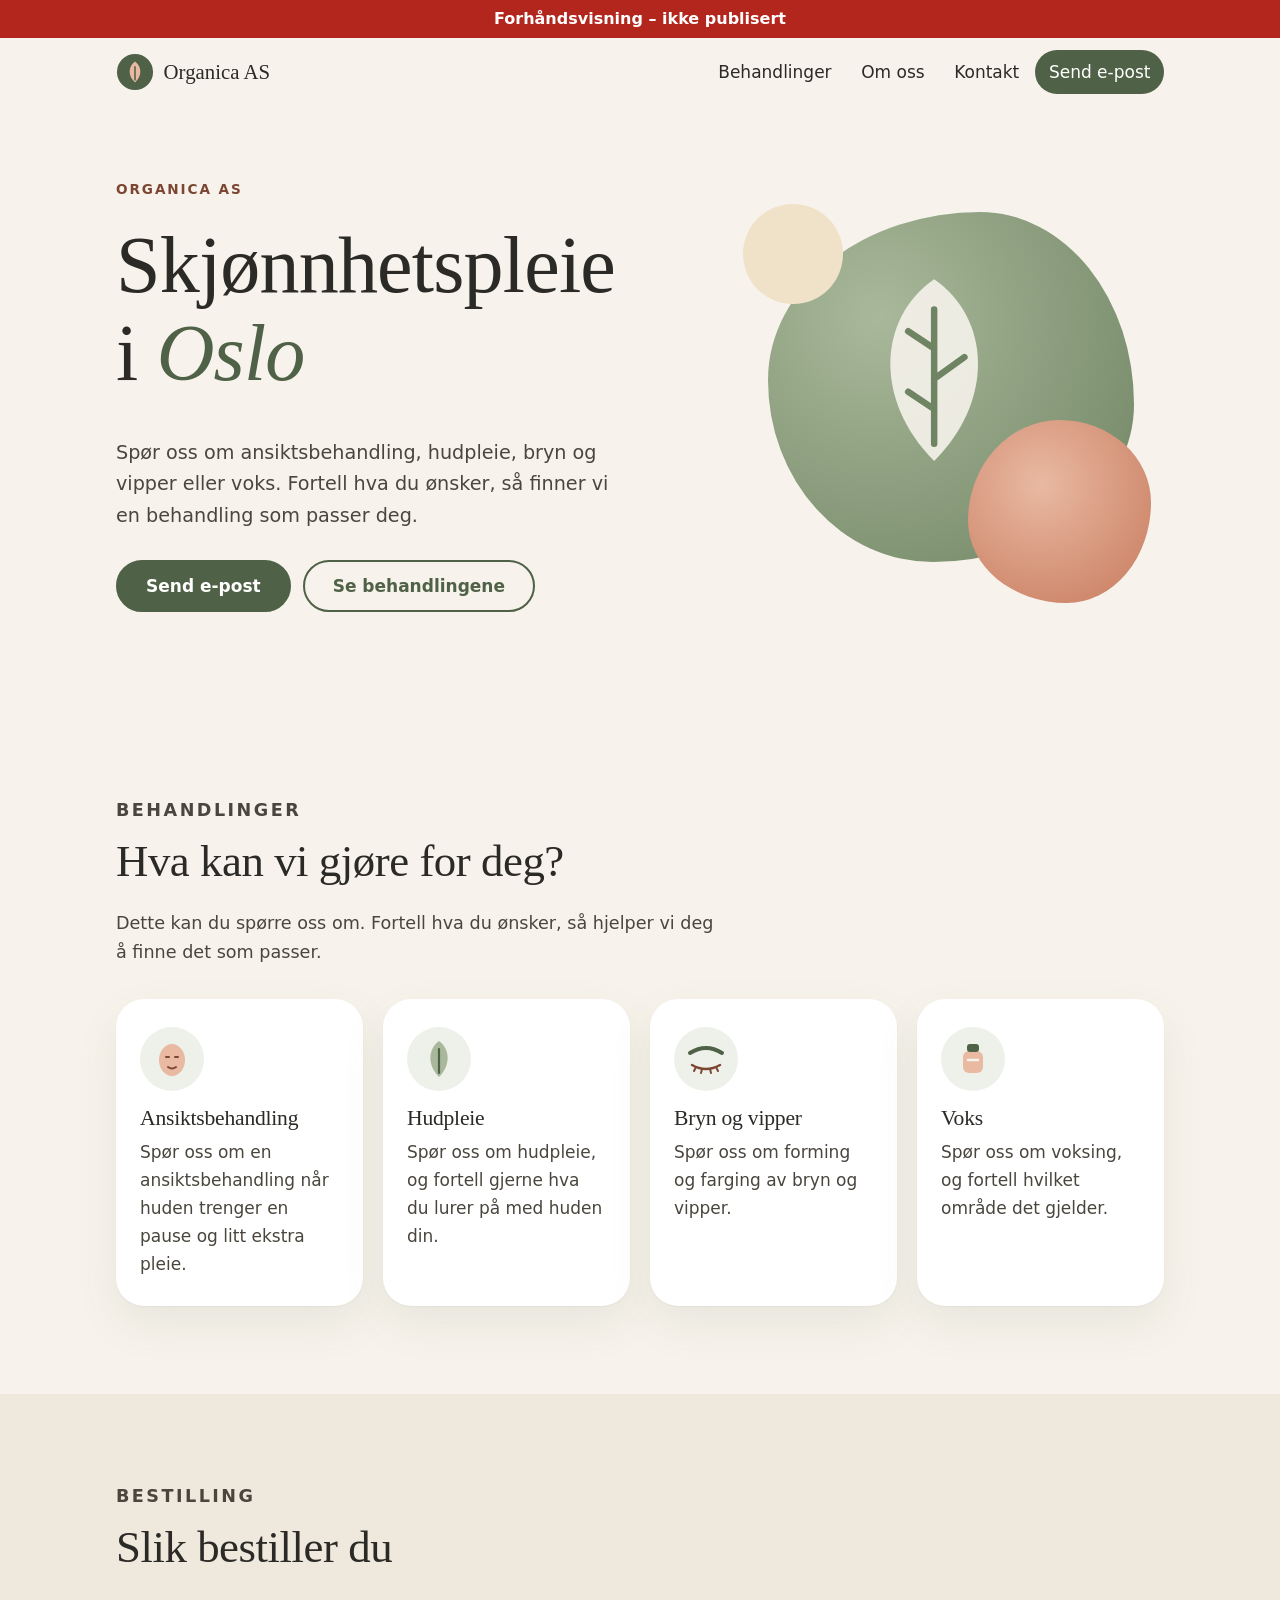
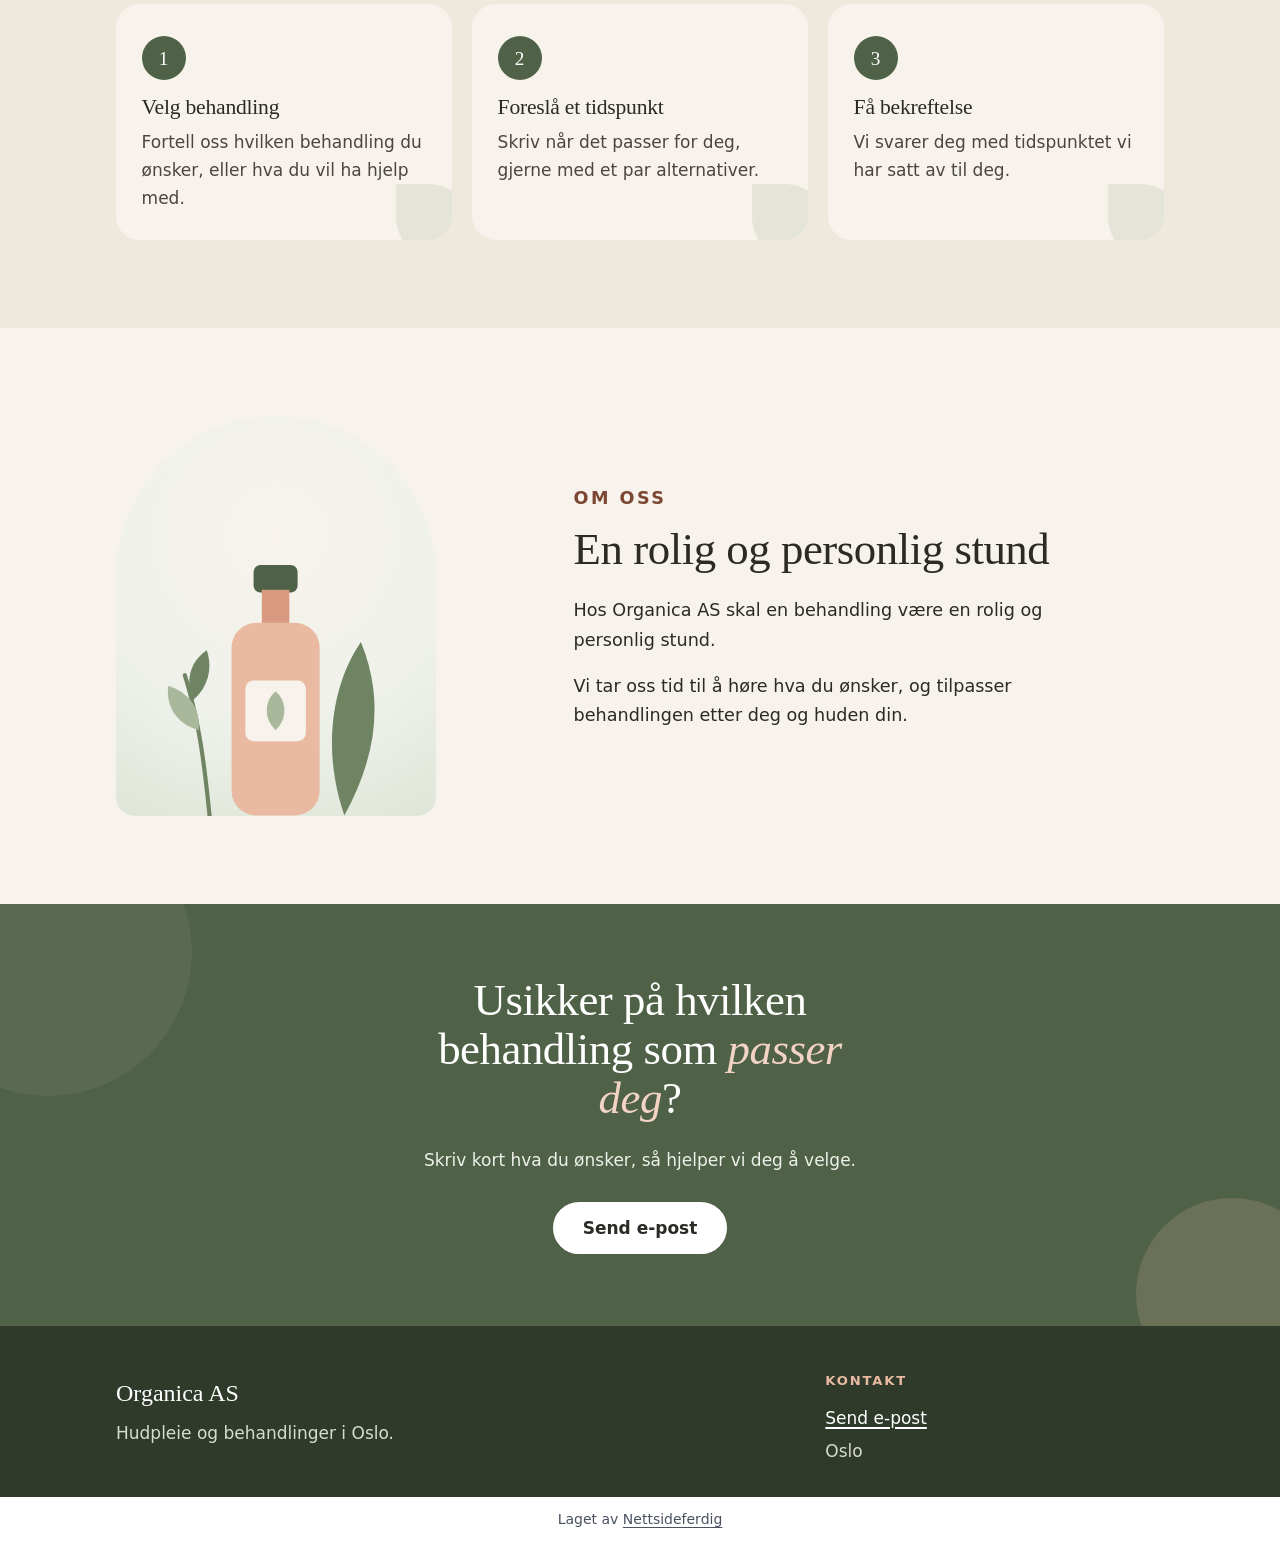
==== commit 4aff01db: "Forhåndsvisning" ====
--- a/index.html
+++ b/index.html
@@ -23,11 +23,11 @@
 </head>
 <body>
 <div class="forhandsstripe">Forhåndsvisning – ikke publisert</div>
-<header class="topp"><div class="wrap"><a class="logo" href="./"><svg class="logo-merke" viewBox="0 0 40 40" aria-hidden="true"><circle cx="20" cy="20" r="19" fill="#4f6146"/><path d="M20 9 C27 14 28 24 20 31 C12 24 13 14 20 9 Z" fill="#e9b9a2"/><line x1="20" y1="14" x2="20" y2="29" stroke="#4f6146" stroke-width="1.6"/></svg><span>Organica AS</span></a><nav class="meny" aria-label="Hovedmeny"><ul><li><a href="./#behandling">Skjønnhetspleie</a></li><li><a href="./#om">Om oss</a></li><li><a href="#kontakt">Kontakt</a></li><li class="meny-knapp"><a class="meny-epost" href="mailto:post@organica.no">Send e-post</a></li></ul></nav></div></header>
+<header class="topp"><div class="wrap"><a class="logo" href="./"><svg class="logo-merke" viewBox="0 0 40 40" aria-hidden="true"><circle cx="20" cy="20" r="19" fill="#4f6146"/><path d="M20 9 C27 14 28 24 20 31 C12 24 13 14 20 9 Z" fill="#e9b9a2"/><line x1="20" y1="14" x2="20" y2="29" stroke="#4f6146" stroke-width="1.6"/></svg><span>Organica AS</span></a><nav class="meny" aria-label="Hovedmeny"><ul><li><a href="./#behandling">Behandlinger</a></li><li><a href="./#om">Om oss</a></li><li><a href="#kontakt">Kontakt</a></li><li class="meny-knapp"><a class="meny-epost" href="mailto:post@organica.no">Send e-post</a></li></ul></nav></div></header>
 <main>
-<section class="hero"><div class="wrap"><div><p class="hero-etikett">Organica AS · Oslo</p><h1>Skjønnhetspleie i <em>Oslo</em></h1><p class="ingress">Organica AS tilbyr skjønnhetspleie i Oslo. Send oss en e-post og fortell hva du ønsker, så hører du fra oss.</p><div class="knapper"><a class="knapp" href="mailto:post@organica.no">Send e-post</a></div></div><div class="form-kunst" aria-hidden="true"><span class="blob blob-1"></span><span class="blob blob-2"></span><span class="blob blob-3"></span><svg viewBox="0 0 100 100"><path d="M50 8 C76 26 78 64 50 92 C22 64 24 26 50 8 Z" fill="#f7f3ec" fill-opacity="0.9"/><path d="M50 22 V84 M50 40 L38 32 M50 54 L64 44 M50 68 L38 60" fill="none" stroke="#6f8463" stroke-width="3" stroke-linecap="round"/></svg></div></div></section><section class="seksjon" id="behandling"><div class="wrap"><div class="panel panel-rad"><div class="ikon-sirkel" aria-hidden="true"><svg viewBox="0 0 44 44"><path d="M22 6 C33 13 34 30 22 40 C10 30 11 13 22 6 Z" fill="#a9b89a"/><path d="M22 14 V36" stroke="#4f6146" stroke-width="2.2" stroke-linecap="round"/></svg></div><div><p class="overlinje">Det vi gjør</p><h2>Skjønnhetspleie i Oslo</h2><p>Vi tilbyr skjønnhetspleie i Oslo.</p><p>Skriv til oss og fortell hva du ønsker, så svarer vi deg på e-post.</p><a class="knapp" href="mailto:post@organica.no">Fortell oss hva du ønsker</a></div></div></div></section><section class="seksjon steg-seksjon"><div class="wrap"><div class="seksjon-hode"><p class="overlinje">Slik tar du kontakt</p><h2>Tre enkle steg</h2></div><ol class="steg"><li><span class="steg-nr" aria-hidden="true">1</span><h3>Send e-post</h3><p>Skriv til oss på e-post når det passer for deg.</p></li><li><span class="steg-nr" aria-hidden="true">2</span><h3>Fortell hva du ønsker</h3><p>Si kort hva du ønsker hjelp med av skjønnhetspleie.</p></li><li><span class="steg-nr" aria-hidden="true">3</span><h3>Vi svarer deg</h3><p>Du får svar fra oss på e-post, og vi avtaler videre.</p></li></ol></div></section><section class="seksjon om-bunn" id="om"><div class="wrap om"><div class="om-kunst" aria-hidden="true"><svg viewBox="0 0 200 230"><path d="M52 230 C48 190 44 160 34 128" fill="none" stroke="#6f8463" stroke-width="3" stroke-linecap="round"/><path d="M44 168 C28 164 20 150 22 136 C36 140 46 152 44 168 Z" fill="#a9b89a"/><path d="M40 146 C52 136 54 122 50 110 C38 118 34 132 40 146 Z" fill="#6f8463"/><path d="M48 196 C34 196 24 186 22 172 C36 172 46 182 48 196 Z" fill="#6f8463"/><path d="M150 230 C172 190 180 148 162 104 C140 136 134 184 150 230 Z" fill="#6f8463"/><path d="M152 222 C156 186 160 150 162 118" fill="none" stroke="#a9b89a" stroke-width="2.5" stroke-linecap="round"/><rect x="84" y="48" width="32" height="20" rx="5" fill="#4f6146"/><rect x="90" y="66" width="20" height="26" fill="#d99a80"/><rect x="68" y="90" width="64" height="140" rx="18" fill="#e9b9a2"/><rect x="78" y="132" width="44" height="44" rx="6" fill="#f7f3ec"/><path d="M100 140 C108 146 109 160 100 168 C91 160 92 146 100 140 Z" fill="#a9b89a"/><path d="M100 146 V166" stroke="#4f6146" stroke-width="1.6" stroke-linecap="round"/><path d="M76 102 C76 98 80 96 84 96" fill="none" stroke="#f7f3ec" stroke-opacity="0.7" stroke-width="3" stroke-linecap="round"/></svg></div><div><p class="overlinje">Om oss</p><h2>Om Organica AS</h2><p>Organica AS er en bedrift innen skjønnhetspleie i Oslo.</p><p>Vil du vite mer om hva vi kan hjelpe deg med, er det enklest å sende oss en e-post.</p><div class="knapper"><a class="knapp" href="mailto:post@organica.no">Send e-post</a></div></div></div></section><section class="sitatband"><div class="wrap"><h2>Lurer du på noe om <em>skjønnhetspleie</em>?</h2><p>Send oss en e-post og fortell hva du ønsker hjelp med.</p><a class="knapp knapp-lys" href="mailto:post@organica.no">Send e-post</a></div></section>
+<section class="hero"><div class="wrap"><div><p class="hero-etikett">Organica AS</p><h1>Skjønnhetspleie i <em>Oslo</em></h1><p class="ingress">Spør oss om ansiktsbehandling, hudpleie, bryn og vipper eller voks. Fortell hva du ønsker, så finner vi en behandling som passer deg.</p><div class="knapper"><a class="knapp" href="mailto:post@organica.no">Send e-post</a><a class="knapp knapp-strek" href="./#behandling">Se behandlingene</a></div></div><div class="form-kunst" aria-hidden="true"><span class="blob blob-1"></span><span class="blob blob-2"></span><span class="blob blob-3"></span><svg viewBox="0 0 100 100"><path d="M50 8 C76 26 78 64 50 92 C22 64 24 26 50 8 Z" fill="#f7f3ec" fill-opacity="0.9"/><path d="M50 22 V84 M50 40 L38 32 M50 54 L64 44 M50 68 L38 60" fill="none" stroke="#6f8463" stroke-width="3" stroke-linecap="round"/></svg></div></div></section><section class="seksjon" id="behandling" aria-labelledby="beh-tittel"><div class="wrap"><div class="seksjon-hode"><p class="overlinje">Behandlinger</p><h2 id="beh-tittel">Hva kan vi gjøre for deg?</h2><p>Dette kan du spørre oss om. Fortell hva du ønsker, så hjelper vi deg å finne det som passer.</p></div><ul class="beh-rad"><li class="beh-kort"><svg viewBox="0 0 64 64" aria-hidden="true"><circle cx="32" cy="32" r="32" fill="#eef1ea"/><ellipse cx="32" cy="33" rx="13" ry="16" fill="#e9b9a2"/><path d="M26 30 h3 M35 30 h3 M28 40 q4 3 8 0" fill="none" stroke="#7c4632" stroke-width="2" stroke-linecap="round"/></svg><h3>Ansiktsbehandling</h3><p>Spør oss om en ansiktsbehandling når huden trenger en pause og litt ekstra pleie.</p></li><li class="beh-kort"><svg viewBox="0 0 64 64" aria-hidden="true"><circle cx="32" cy="32" r="32" fill="#eef1ea"/><path d="M32 14 C43 22 44 38 32 50 C20 38 21 22 32 14 Z" fill="#a9b89a"/><path d="M32 22 V46" stroke="#4f6146" stroke-width="2.2" stroke-linecap="round"/></svg><h3>Hudpleie</h3><p>Spør oss om hudpleie, og fortell gjerne hva du lurer på med huden din.</p></li><li class="beh-kort"><svg viewBox="0 0 64 64" aria-hidden="true"><circle cx="32" cy="32" r="32" fill="#eef1ea"/><path d="M16 26 Q32 16 48 26" fill="none" stroke="#4f6146" stroke-width="4" stroke-linecap="round"/><path d="M18 38 Q32 46 46 38" fill="none" stroke="#7c4632" stroke-width="2.5" stroke-linecap="round"/><path d="M22 40 l-2 4 M28 42 l-1 4 M36 42 l1 4 M42 40 l2 4" stroke="#7c4632" stroke-width="2" stroke-linecap="round"/></svg><h3>Bryn og vipper</h3><p>Spør oss om forming og farging av bryn og vipper.</p></li><li class="beh-kort"><svg viewBox="0 0 64 64" aria-hidden="true"><circle cx="32" cy="32" r="32" fill="#eef1ea"/><rect x="22" y="24" width="20" height="22" rx="6" fill="#e9b9a2"/><rect x="26" y="17" width="12" height="8" rx="3" fill="#4f6146"/><path d="M27 33 h10" stroke="#f7f3ec" stroke-width="2.5" stroke-linecap="round"/></svg><h3>Voks</h3><p>Spør oss om voksing, og fortell hvilket område det gjelder.</p></li></ul></div></section><section class="seksjon steg-seksjon" aria-labelledby="steg-tittel"><div class="wrap"><div class="seksjon-hode"><p class="overlinje">Bestilling</p><h2 id="steg-tittel">Slik bestiller du</h2></div><ol class="steg"><li><span class="steg-nr" aria-hidden="true">1</span><h3>Velg behandling</h3><p>Fortell oss hvilken behandling du ønsker, eller hva du vil ha hjelp med.</p></li><li><span class="steg-nr" aria-hidden="true">2</span><h3>Foreslå et tidspunkt</h3><p>Skriv når det passer for deg, gjerne med et par alternativer.</p></li><li><span class="steg-nr" aria-hidden="true">3</span><h3>Få bekreftelse</h3><p>Vi svarer deg med tidspunktet vi har satt av til deg.</p></li></ol></div></section><section class="seksjon" id="om" aria-labelledby="om-tittel"><div class="wrap om"><div class="om-kunst" aria-hidden="true"><svg viewBox="0 0 200 230"><path d="M52 230 C48 190 44 160 34 128" fill="none" stroke="#6f8463" stroke-width="3" stroke-linecap="round"/><path d="M44 168 C28 164 20 150 22 136 C36 140 46 152 44 168 Z" fill="#a9b89a"/><path d="M40 146 C52 136 54 122 50 110 C38 118 34 132 40 146 Z" fill="#6f8463"/><path d="M150 230 C172 190 180 148 162 104 C140 136 134 184 150 230 Z" fill="#6f8463"/><rect x="84" y="48" width="32" height="20" rx="5" fill="#4f6146"/><rect x="90" y="66" width="20" height="26" fill="#d99a80"/><rect x="68" y="90" width="64" height="140" rx="18" fill="#e9b9a2"/><rect x="78" y="132" width="44" height="44" rx="6" fill="#f7f3ec"/><path d="M100 140 C108 146 109 160 100 168 C91 160 92 146 100 140 Z" fill="#a9b89a"/></svg></div><div><p class="overlinje">Om oss</p><h2 id="om-tittel">En rolig og personlig stund</h2><p>Hos Organica AS skal en behandling være en rolig og personlig stund.</p><p>Vi tar oss tid til å høre hva du ønsker, og tilpasser behandlingen etter deg og huden din.</p></div></div></section><section class="sitatband"><div class="wrap"><h2>Usikker på hvilken behandling som <em>passer deg</em>?</h2><p>Skriv kort hva du ønsker, så hjelper vi deg å velge.</p><a class="knapp knapp-lys" href="mailto:post@organica.no">Send e-post</a></div></section>
 </main>
-<footer class="bunn" id="kontakt"><div class="wrap bunn-rad"><div><p class="bunn-navn">Organica AS</p><p>Skjønnhetspleie i Oslo.</p></div><div><h2 class="bunn-tittel">Kontakt</h2><ul class="bunn-liste"><li><a href="mailto:post@organica.no">Send e-post</a></li><li>Oslo</li></ul></div></div></footer>
+<footer class="bunn" id="kontakt"><div class="wrap bunn-rad"><div><p class="bunn-navn">Organica AS</p><p>Hudpleie og behandlinger i Oslo.</p></div><div><h2 class="bunn-tittel">Kontakt</h2><ul class="bunn-liste"><li><a href="mailto:post@organica.no">Send e-post</a></li><li>Oslo</li></ul></div></div></footer>
 <p class="nf-byra">Laget av <a href="https://nettsideferdig.no/">Nettsideferdig</a></p>
 </body>
 </html>
--- a/style.css
+++ b/style.css
@@ -45,7 +45,7 @@
 .nf-skjema .nf-info { font-size: 0.875rem; color: #555; }
 
 /* Designet */
-*,*::before,*::after{box-sizing:border-box}html{-webkit-text-size-adjust:100%}body{margin:0;font-family:system-ui,-apple-system,"Segoe UI",Helvetica,Arial,sans-serif;font-size:1.0625rem;line-height:1.65;color:#2b2a26;background:#f7f3ec}img{display:block;width:100%;height:auto}a{color:#4f6146;text-underline-offset:3px;text-decoration-thickness:1.5px}a:focus-visible{outline:3px solid #b5654a;outline-offset:3px;border-radius:6px}h1,h2,h3{font-family:"Iowan Old Style",Georgia,"Times New Roman",serif;font-weight:400;line-height:1.1;letter-spacing:-.01em;margin:0 0 .5em}h1{font-size:clamp(2.6rem,10vw,5rem)}h2{font-size:clamp(1.8rem,5.5vw,2.8rem)}h3{font-size:1.35rem}h1 em,h2 em{font-style:italic;color:#4f6146}p{margin:0 0 1em}.wrap{width:100%;max-width:68rem;margin:0 auto;padding:0 1.25rem}.topp{background:#f7f3ec}.topp .wrap{display:flex;flex-wrap:wrap;align-items:center;justify-content:space-between;gap:.25rem 1.5rem;padding-top:.75rem;padding-bottom:.75rem}.logo{display:inline-flex;align-items:center;gap:.6rem;min-height:44px;text-decoration:none;color:#2b2a26;font-family:"Iowan Old Style",Georgia,serif;font-size:1.3rem}.logo-merke{width:38px;height:38px;flex:none}.meny ul{list-style:none;margin:0;padding:0;display:flex;flex-wrap:wrap;gap:.15rem}.meny a{display:inline-flex;align-items:center;min-height:44px;padding:0 .85rem;border-radius:999px;text-decoration:none;color:#2b2a26;font-weight:500}.meny a:hover{background:#ebe4d6}.meny .meny-epost{background:#4f6146;color:#fff}.meny .meny-epost:hover{background:#3f4e38}@media(max-width:30rem){.meny .meny-knapp{display:none}.meny a{padding:0 .7rem}.meny ul{margin-left:-.7rem}}.hero{position:relative;overflow:hidden;padding:3rem 0 4rem}.hero .wrap{position:relative;display:grid;gap:2.5rem;align-items:center}.hero-etikett{font-size:.85rem;letter-spacing:.14em;text-transform:uppercase;color:#7c4632;font-weight:600;margin-bottom:1.25rem}.hero h1{max-width:12ch}.ingress{font-size:1.2rem;max-width:32rem;color:#4a463e}.knapper{display:flex;flex-wrap:wrap;gap:.75rem;margin-top:1.75rem}.knapp{display:inline-flex;align-items:center;justify-content:center;min-height:52px;padding:0 1.75rem;border-radius:999px;background:#4f6146;color:#fff;font-weight:600;text-decoration:none;border:2px solid #4f6146;transition:background .2s}.knapp:hover{background:#3f4e38;border-color:#3f4e38}.knapp-lys{background:#fff;color:#2b2a26;border-color:#fff}.knapp-lys:hover{background:#f2ece1;border-color:#f2ece1}.form-kunst{position:relative;aspect-ratio:1/1;max-width:26rem;width:100%;margin:0 auto}.blob{position:absolute;border-radius:58% 42% 55% 45%/48% 55% 45% 52%}.blob-1{inset:6% 4% 10% 8%;background:radial-gradient(circle at 30% 30%,#a9b89a,#6f8463)}.blob-2{width:44%;height:44%;right:0;bottom:0;background:radial-gradient(circle at 40% 35%,#e9b9a2,#c77a5d);border-radius:50% 50% 46% 54%/55% 45% 55% 45%}.blob-3{width:24%;height:24%;left:2%;top:4%;background:#efe2c9;border-radius:50%}.form-kunst svg{position:absolute;left:22%;top:18%;width:52%;height:auto}@media(min-width:56rem){.hero{padding:4.5rem 0 6rem}.hero .wrap{grid-template-columns:1.1fr .9fr;gap:4rem}}.seksjon{padding:4rem 0}@media(min-width:56rem){.seksjon{padding:5.5rem 0}}.overlinje{font-size:.82rem;letter-spacing:.14em;text-transform:uppercase;color:#7c4632;font-weight:600;margin:0 0 .75rem}.panel{background:#fff;border-radius:32px;padding:2.25rem 1.5rem;box-shadow:0 1px 2px rgba(79,97,70,.05),0 20px 50px rgba(79,97,70,.08)}@media(min-width:48rem){.panel{padding:3.5rem}}.panel-rad{display:grid;gap:2rem}@media(min-width:48rem){.panel-rad{grid-template-columns:auto 1fr;gap:3rem;align-items:center}}.panel p{max-width:36rem;font-size:1.1rem}.panel h2{margin-bottom:.4em}.ikon-sirkel{display:flex;align-items:center;justify-content:center;width:9rem;height:9rem;border-radius:50%;background:#eef1ea}.ikon-sirkel svg{width:4.5rem;height:4.5rem}.steg-seksjon{padding-top:0}.seksjon-hode{max-width:38rem;margin-bottom:2rem}.steg{list-style:none;margin:0;padding:0;display:grid;gap:1.25rem}@media(min-width:48rem){.steg{grid-template-columns:repeat(3,1fr)}}.steg li{background:#f1ebe0;border-radius:24px;padding:2rem 1.6rem 1.75rem;position:relative;overflow:hidden}.steg li::after{content:"";position:absolute;right:-1.5rem;bottom:-1.5rem;width:5rem;height:5rem;border-radius:0 60% 0 60%;background:rgba(111,132,99,.14)}.steg-nr{display:inline-flex;align-items:center;justify-content:center;width:2.75rem;height:2.75rem;border-radius:50%;background:#4f6146;color:#fff;font-family:"Iowan Old Style",Georgia,serif;font-size:1.2rem;margin-bottom:1rem}.steg h3{margin-bottom:.35em}.steg p{margin:0;color:#4a463e}.om-bunn{background:#efe8dc}.om{display:grid;gap:2rem}@media(min-width:48rem){.om{grid-template-columns:.8fr 1.2fr;gap:4rem;align-items:center}}.om p{max-width:34rem;font-size:1.1rem}.om-kunst{aspect-ratio:4/5;max-width:20rem;width:100%;border-radius:200px 200px 24px 24px;background:radial-gradient(circle at 50% 30%,#f7f3ec 0,#eef1ea 60%,#dfe5d8 100%);display:flex;align-items:flex-end;justify-content:center;overflow:hidden}.om-kunst svg{width:86%;height:auto;display:block}.sitatband{background:#4f6146;color:#eef1ea;padding:4.5rem 0;text-align:center;position:relative;overflow:hidden}.sitatband::before,.sitatband::after{content:"";position:absolute;border-radius:50%;background:rgba(255,255,255,.06)}.sitatband::before{width:18rem;height:18rem;left:-6rem;top:-6rem}.sitatband::after{width:12rem;height:12rem;right:-3rem;bottom:-4rem;background:rgba(233,185,162,.18)}.sitatband .wrap{position:relative}.sitatband h2{color:#fff;max-width:20ch;margin:0 auto .5em}.sitatband h2 em{color:#f3d3c3}.sitatband p{max-width:32rem;margin:0 auto 1.75rem}.bunn{background:#2f3a2a;color:#d7dccf;padding:3rem 0 2rem}.bunn a{color:#fff;display:inline-block;padding:.35rem 0;word-break:break-word}.bunn-rad{display:grid;gap:2rem}@media(min-width:48rem){.bunn-rad{grid-template-columns:2fr 1fr}}.bunn-navn{font-family:"Iowan Old Style",Georgia,serif;font-size:1.5rem;color:#fff;margin-bottom:.35rem}.bunn-tittel{font-family:system-ui,-apple-system,"Segoe UI",sans-serif;font-size:.82rem;letter-spacing:.14em;text-transform:uppercase;color:#e9b9a2;margin-bottom:.6rem;font-weight:600}.bunn-liste{list-style:none;margin:0;padding:0}section.melding{padding:3rem 0}.nf-skjema label{display:block;font-weight:600;margin-bottom:.35rem}.nf-skjema input,.nf-skjema textarea{width:100%;font:inherit;padding:.8rem 1rem;border:1px solid #cfc6b5;border-radius:16px;background:#fff}.nf-skjema button.knapp{border:0;cursor:pointer;font:inherit;font-weight:600}
+*,*::before,*::after{box-sizing:border-box}html{-webkit-text-size-adjust:100%}body{margin:0;font-family:system-ui,-apple-system,"Segoe UI",Helvetica,Arial,sans-serif;font-size:1.0625rem;line-height:1.65;color:#2b2a26;background:#f7f3ec}a{color:#4f6146;text-underline-offset:3px;text-decoration-thickness:1.5px}a:focus-visible{outline:3px solid #b5654a;outline-offset:3px;border-radius:6px}h1,h2,h3{font-family:"Iowan Old Style",Georgia,"Times New Roman",serif;font-weight:400;line-height:1.1;letter-spacing:-.01em;margin:0 0 .5em}h1{font-size:clamp(2.6rem,10vw,5rem)}h2{font-size:clamp(1.8rem,5.5vw,2.8rem)}h3{font-size:1.35rem}h1 em,h2 em{font-style:italic;color:#4f6146}p{margin:0 0 1em}.wrap{width:100%;max-width:68rem;margin:0 auto;padding:0 1.25rem}.topp{background:#f7f3ec}.topp .wrap{display:flex;flex-wrap:wrap;align-items:center;justify-content:space-between;gap:.25rem 1.5rem;padding-top:.75rem;padding-bottom:.75rem}.logo{display:inline-flex;align-items:center;gap:.6rem;min-height:44px;text-decoration:none;color:#2b2a26;font-family:"Iowan Old Style",Georgia,serif;font-size:1.3rem}.logo-merke{width:38px;height:38px;flex:none}.meny ul{list-style:none;margin:0;padding:0;display:flex;flex-wrap:wrap;gap:.15rem}.meny a{display:inline-flex;align-items:center;min-height:44px;padding:0 .85rem;border-radius:999px;text-decoration:none;color:#2b2a26;font-weight:500}.meny a:hover{background:#ebe4d6}.meny .meny-epost{background:#4f6146;color:#fff}.meny .meny-epost:hover{background:#3f4e38}@media(max-width:37.5em){.meny .meny-knapp{display:none}.meny a{padding:0 .7rem}.meny ul{margin-left:-.7rem}}.hero{position:relative;overflow:hidden;padding:2.5rem 0 3.5rem}.hero .wrap{position:relative;display:grid;gap:2rem;align-items:center}.hero-etikett{font-size:.85rem;letter-spacing:.14em;text-transform:uppercase;color:#7c4632;font-weight:600;margin-bottom:1.25rem}.hero h1{max-width:12ch}.ingress{font-size:1.2rem;max-width:32rem;color:#4a463e}.knapper{display:flex;flex-wrap:wrap;gap:.75rem;margin-top:1.75rem}.knapp{display:inline-flex;align-items:center;justify-content:center;min-height:52px;padding:0 1.75rem;border-radius:999px;background:#4f6146;color:#fff;font-weight:600;text-decoration:none;border:2px solid #4f6146;transition:background .2s}.knapp:hover{background:#3f4e38;border-color:#3f4e38}.knapp-strek{background:transparent;color:#4f6146}.knapp-strek:hover{background:#eef1ea;color:#3f4e38}.knapp-lys{background:#fff;color:#2b2a26;border-color:#fff}.knapp-lys:hover{background:#f2ece1;border-color:#f2ece1}.form-kunst{position:relative;aspect-ratio:1/1;max-width:12.5rem;width:100%;margin:0 auto}.blob{position:absolute;border-radius:58% 42% 55% 45%/48% 55% 45% 52%}.blob-1{inset:6% 4% 10% 8%;background:radial-gradient(circle at 30% 30%,#a9b89a,#6f8463)}.blob-2{width:44%;height:44%;right:0;bottom:0;background:radial-gradient(circle at 40% 35%,#e9b9a2,#c77a5d);border-radius:50% 50% 46% 54%/55% 45% 55% 45%}.blob-3{width:24%;height:24%;left:2%;top:4%;background:#efe2c9;border-radius:50%}.form-kunst svg{position:absolute;left:22%;top:18%;width:52%;height:auto}@media(min-width:56rem){.hero{padding:4.5rem 0 6rem}.hero .wrap{grid-template-columns:1.1fr .9fr;gap:4rem}.form-kunst{max-width:26rem}}.seksjon{padding:4rem 0}@media(min-width:56rem){.seksjon{padding:5.5rem 0}}.overlinje{font-size:.82rem;letter-spacing:.14em;text-transform:uppercase;color:#7c4632;font-weight:600;margin:0 0 .75rem}.seksjon-hode{max-width:38rem;margin-bottom:2rem}.seksjon-hode p{font-size:1.1rem;color:#4a463e}.beh-rad{list-style:none;margin:0;padding:0;display:grid;gap:1.25rem}@media(min-width:36rem){.beh-rad{grid-template-columns:1fr 1fr}}@media(min-width:64rem){.beh-rad{grid-template-columns:repeat(4,1fr)}}.beh-kort{background:#fff;border-radius:28px;padding:1.75rem 1.5rem;box-shadow:0 1px 2px rgba(79,97,70,.05),0 18px 44px rgba(79,97,70,.09)}.beh-kort svg{display:block;width:64px;height:64px;margin-bottom:1rem}.beh-kort h3{margin-bottom:.35em}.beh-kort p{margin:0;color:#4a463e}.steg-seksjon{background:#efe8dc}.steg{list-style:none;margin:0;padding:0;display:grid;gap:1.25rem}@media(min-width:48rem){.steg{grid-template-columns:repeat(3,1fr)}}.steg li{background:#f7f3ec;border-radius:24px;padding:2rem 1.6rem 1.75rem;position:relative;overflow:hidden}.steg li::after{content:"";position:absolute;right:-1.5rem;bottom:-1.5rem;width:5rem;height:5rem;border-radius:0 60% 0 60%;background:rgba(111,132,99,.14)}.steg-nr{display:inline-flex;align-items:center;justify-content:center;width:2.75rem;height:2.75rem;border-radius:50%;background:#4f6146;color:#fff;font-family:"Iowan Old Style",Georgia,serif;font-size:1.2rem;margin-bottom:1rem}.steg h3{margin-bottom:.35em}.steg p{margin:0;color:#4a463e}.om{display:grid;gap:2rem}@media(min-width:48rem){.om{grid-template-columns:.8fr 1.2fr;gap:4rem;align-items:center}}.om p{max-width:34rem;font-size:1.1rem}.om-kunst{aspect-ratio:4/5;max-width:12rem;width:100%;border-radius:200px 200px 24px 24px;background:radial-gradient(circle at 50% 30%,#f7f3ec 0,#eef1ea 60%,#dfe5d8 100%);display:flex;align-items:flex-end;justify-content:center;overflow:hidden}.om-kunst svg{width:86%;height:auto;display:block}@media(min-width:48rem){.om-kunst{max-width:20rem}}.sitatband{background:#4f6146;color:#eef1ea;padding:4.5rem 0;text-align:center;position:relative;overflow:hidden}.sitatband::before,.sitatband::after{content:"";position:absolute;border-radius:50%;background:rgba(255,255,255,.06)}.sitatband::before{width:18rem;height:18rem;left:-6rem;top:-6rem}.sitatband::after{width:12rem;height:12rem;right:-3rem;bottom:-4rem;background:rgba(233,185,162,.18)}.sitatband .wrap{position:relative}.sitatband h2{color:#fff;max-width:20ch;margin:0 auto .5em}.sitatband h2 em{color:#f3d3c3}.sitatband p{max-width:32rem;margin:0 auto 1.75rem}.bunn{background:#2f3a2a;color:#d7dccf;padding:3rem 0 2rem}.bunn a{color:#fff;display:inline-block;padding:.35rem 0;word-break:break-word}.bunn-rad{display:grid;gap:2rem}@media(min-width:48rem){.bunn-rad{grid-template-columns:2fr 1fr}}.bunn-navn{font-family:"Iowan Old Style",Georgia,serif;font-size:1.5rem;color:#fff;margin-bottom:.35rem}.bunn-tittel{font-family:system-ui,-apple-system,"Segoe UI",sans-serif;font-size:.82rem;letter-spacing:.14em;text-transform:uppercase;color:#e9b9a2;margin-bottom:.6rem;font-weight:600}.bunn-liste{list-style:none;margin:0;padding:0}section.melding{padding:3rem 0}.nf-skjema label{display:block;font-weight:600;margin-bottom:.35rem}.nf-skjema input,.nf-skjema textarea{width:100%;font:inherit;padding:.8rem 1rem;border:1px solid #cfc6b5;border-radius:16px;background:#fff}.nf-skjema button.knapp{border:0;cursor:pointer;font:inherit;font-weight:600}
 
 /* Fast fra Sidefabrikken */
 .forhandsstripe { display: block !important; position: relative !important; z-index: 2147483647 !important; background: #b3261e !important; color: #fff !important; text-align: center !important; padding: 0.5rem 1rem !important; font: 600 1rem/1.4 system-ui, sans-serif !important; visibility: visible !important; opacity: 1 !important; max-height: none !important; height: auto !important; min-height: 0 !important; overflow: visible !important; margin: 0 !important; top: auto !important; left: auto !important; right: auto !important; bottom: auto !important; width: auto !important; transform: none !important; clip-path: none !important; filter: none !important; text-indent: 0 !important; font-size: 1rem !important; }
